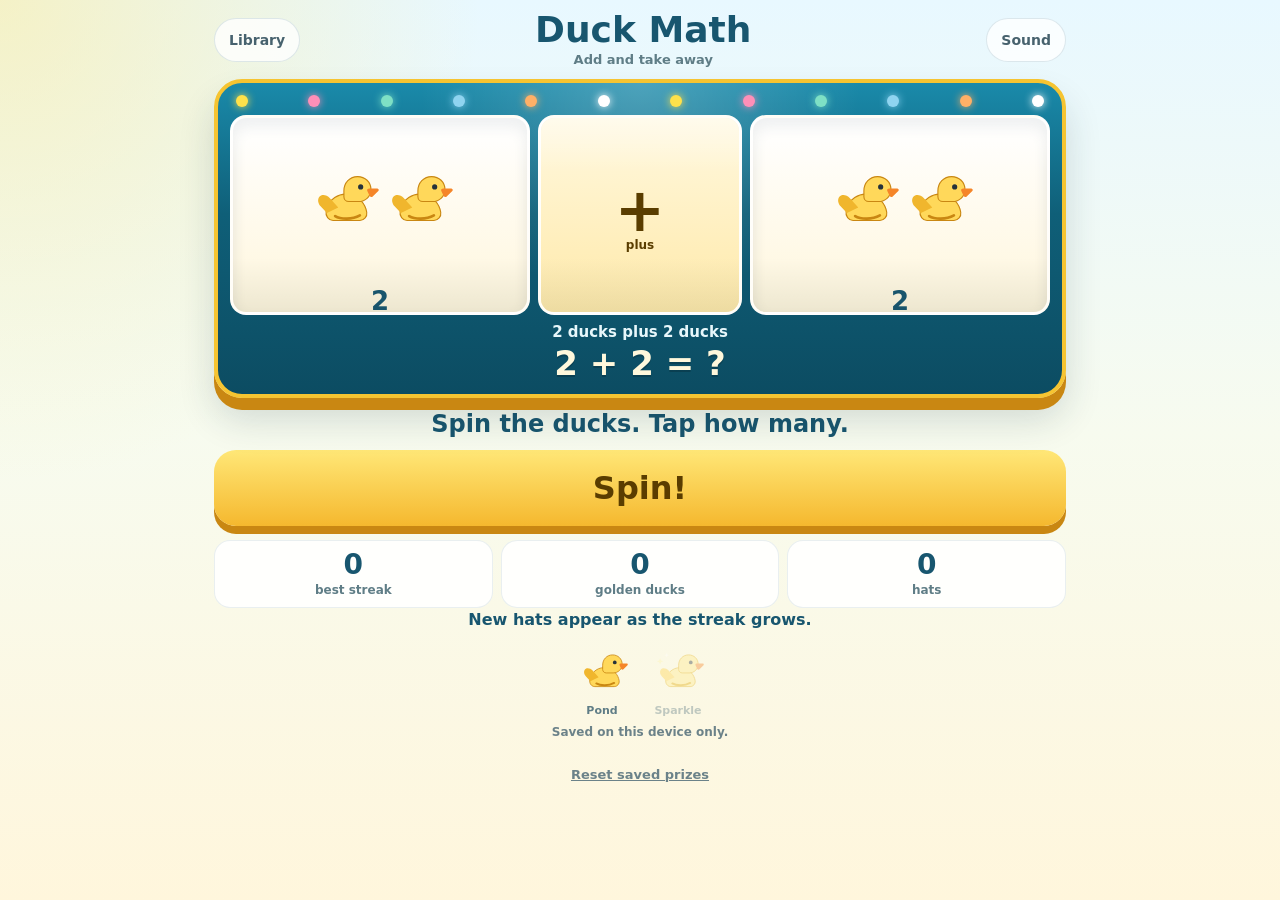
==== games/duck-math/index.html @ e4009350 "Add Vera's Duck Math, a streak-based add and take-away game. Spin duck reels, tap the answer, and gr" ====
<!DOCTYPE html>
<html lang="en">
<head>
<meta charset="UTF-8">
<meta name="viewport" content="width=device-width, initial-scale=1, viewport-fit=cover">
<meta name="robots" content="noindex,nofollow">
<meta name="apple-mobile-web-app-capable" content="yes">
<meta name="apple-mobile-web-app-title" content="Duck Math">
<meta name="theme-color" content="#e8f8ff">
<title>Vera's Duck Math</title>
<style>
*{box-sizing:border-box}
[hidden]{display:none !important}
html,body{min-height:100%}
body{
  margin:0;
  font-family:ui-rounded,"Arial Rounded MT Bold","Trebuchet MS",system-ui,sans-serif;
  color:#27323a;
  background:
    radial-gradient(circle at top left,rgba(255,236,153,.55),transparent 30rem),
    linear-gradient(180deg,#e8f8ff 0%,#f7fbef 48%,#fff6dc 100%);
  overflow-x:hidden;
  padding-top:env(safe-area-inset-top);
  -webkit-tap-highlight-color:transparent;
  user-select:none;
}
button,a{font:inherit;color:inherit}
button{border:0;cursor:pointer;touch-action:manipulation}
button:focus-visible,a:focus-visible{outline:3px solid #18566f;outline-offset:3px}
.app{width:min(880px,100%);margin:0 auto;padding:12px 14px calc(22px + env(safe-area-inset-bottom))}
.topbar{display:flex;align-items:center;justify-content:space-between;gap:8px;margin-bottom:12px}
.home-link{
  color:#47626e;text-decoration:none;font-size:14px;font-weight:800;
  min-height:44px;padding:9px 14px;border-radius:999px;
  background:rgba(255,255,255,.78);border:1px solid rgba(79,126,148,.18);
  display:inline-flex;align-items:center;justify-content:center;
}
.title-block{text-align:center;flex:1;min-width:0}
h1{margin:0;font-size:clamp(22px,5vw,36px);color:#18566f;line-height:1}
.subtitle{margin:4px 0 0;color:#5f7d86;font-size:13px;font-weight:800}
.lede{text-align:center;font-weight:900;color:#18566f;font-size:clamp(18px,4vw,24px);margin:12px 0 0}
.fine{text-align:center;color:#6b8289;font-size:12px;font-weight:800;margin:8px 0 0}
.cabinet{
  position:relative;
  background:
    radial-gradient(circle at 50% 0%,rgba(255,255,255,.22),transparent 42%),
    linear-gradient(180deg,#1a8aaa 0%,#0f5f78 42%,#0c4c62 100%);
  border-radius:28px;
  padding:12px 12px 14px;
  border:4px solid #f6c431;
  box-shadow:0 12px 0 #c98712,0 22px 36px rgba(24,52,63,.16);
}
.cabinet.is-win{box-shadow:0 12px 0 #c98712,0 0 0 4px #ffe14a,0 22px 36px rgba(245,184,46,.35)}
.cabinet.is-jackpot{box-shadow:0 12px 0 #a87410,0 0 0 5px #ffe14a,0 0 40px rgba(255,225,74,.85)}
.cabinet.is-miss{box-shadow:0 12px 0 #9aa6d0,0 0 0 4px #d5def8,0 22px 36px rgba(80,100,160,.2)}
.cabinet.is-miss::after{
  content:"";position:absolute;inset:0;border-radius:24px;pointer-events:none;
  background:radial-gradient(circle at 50% 40%,rgba(228,236,255,.45),transparent 68%);
  animation:veil 1.1s ease forwards;
}
@keyframes veil{0%{opacity:0}30%{opacity:1}100%{opacity:0}}
.bulbs{display:flex;justify-content:space-between;gap:4px;padding:0 6px 8px}
.bulb{
  width:12px;height:12px;border-radius:50%;flex:0 0 auto;
  background:var(--c,#ffe14a);
  box-shadow:0 0 8px var(--c,#ffe14a);
  animation:blink 1.15s infinite;
  animation-delay:calc(var(--i) * .08s);
}
.cabinet.is-spin .bulb{animation-duration:.28s}
.cabinet.is-jackpot .bulb{animation-duration:.16s}
@keyframes blink{0%,100%{filter:brightness(1);transform:scale(1)}50%{filter:brightness(.5);transform:scale(.82)}}
.reels{display:grid;grid-template-columns:1fr .68fr 1fr;gap:8px}
.window{
  position:relative;overflow:hidden;height:var(--face,164px);
  background:linear-gradient(180deg,#fff,#fff6dc);
  border-radius:16px;border:3px solid rgba(255,255,255,.75);
  box-shadow:inset 0 8px 14px rgba(24,52,63,.12);
}
.window::after{
  content:"";position:absolute;inset:0;pointer-events:none;
  background:linear-gradient(180deg,rgba(255,255,255,.42),transparent 28%,transparent 72%,rgba(24,52,63,.08));
}
.strip{will-change:transform}
.face{
  height:var(--face,164px);
  display:flex;flex-direction:column;align-items:center;justify-content:flex-end;
  gap:2px;padding:2px 2px 4px;text-align:center;
}
.stack{flex:1 1 auto;display:flex;flex-direction:column;align-items:center;justify-content:center;min-height:0;width:100%;overflow:hidden}
.opface{justify-content:center}
.opface.plus{background:linear-gradient(180deg,#fff8df,#ffe9a8);color:#5a3d00}
.opface.take{background:linear-gradient(180deg,#f3f6ff,#d5def8);color:#3d4a7a}
.opglyph{font-size:clamp(36px,8vw,60px);font-weight:900;line-height:.9}
.opword{font-size:12px;font-weight:900;line-height:1.05;padding:0 3px}
.flock{display:flex;flex-wrap:wrap;justify-content:center;align-content:center;gap:2px;max-width:100%}
.flock.lg .duckimg{width:48px;height:48px}
.flock.md .duckimg{width:34px;height:34px}
.flock.sm{width:108px}
.flock.sm .duckimg{width:20px;height:20px}
.flock.misty{
  background:radial-gradient(circle,rgba(185,198,239,.75),rgba(228,236,255,.25) 72%);
  border-radius:14px;padding:3px;filter:blur(.6px);
}
.numeral{font-size:26px;font-weight:900;color:#18566f;line-height:1}
.none{font-size:28px;font-weight:900;color:#8aa0b4}
.caption{margin:8px 0 0;text-align:center;color:#e7f7fb;font-weight:800;font-size:15px;line-height:1.25}
.sumline{
  margin:4px 0 0;text-align:center;font-weight:900;line-height:1;
  font-size:clamp(22px,5vw,34px);color:#fff8dc;text-shadow:0 2px 0 rgba(0,0,0,.18);
}
.sumline.counting{font-size:clamp(30px,7vw,48px)}
.countpond{
  display:flex;flex-wrap:wrap;justify-content:center;align-content:center;gap:4px;
  background:linear-gradient(180deg,#fff,#fff6dc);border-radius:16px;
  min-height:var(--face,164px);padding:10px 8px 12px;
}
.cd{position:relative;width:46px;height:46px;display:inline-flex}
.cd .duckimg{width:46px;height:46px}
.cd em{
  position:absolute;left:50%;bottom:-2px;transform:translateX(-50%);
  font-style:normal;font-weight:900;font-size:12px;line-height:1.3;
  background:#fff;color:#18566f;border-radius:99px;min-width:16px;text-align:center;
  box-shadow:0 2px 0 rgba(24,52,63,.12);padding:0 3px;
}
.cd.got{animation:pop .28s ease}
.cd.leaving{animation:blurOut 1s ease forwards}
.zero{font-size:64px;font-weight:900;color:#18566f;width:100%;text-align:center}
@keyframes blurOut{0%{filter:blur(0);opacity:1;transform:scale(1)}100%{filter:blur(14px);opacity:0;transform:scale(1.25)}}
@keyframes streakPop{0%{transform:scale(.55)}70%{transform:scale(1.15)}100%{transform:scale(1)}}
@keyframes pop{0%{transform:scale(.96)}60%{transform:scale(1.08)}100%{transform:scale(1)}}
@keyframes reelSpin{
  0%{transform:translateY(0)}
  78%{transform:translateY(calc(var(--to) - 8px))}
  100%{transform:translateY(var(--to))}
}
.hud{display:flex;align-items:center;justify-content:space-between;gap:10px;margin-bottom:6px}
.streak{
  display:flex;align-items:center;gap:8px;
  background:rgba(255,255,255,.88);border:1px solid rgba(79,126,148,.16);
  border-radius:18px;padding:4px 12px 4px 4px;min-height:58px;
}
.streak .duckimg{width:48px;height:48px;display:block}
.streak-num{font-size:32px;font-weight:900;color:#18566f;line-height:1}
.streak-num.pop{animation:streakPop .4s ease}
.streak-num.rest{animation:softRest .8s ease}
@keyframes softRest{0%{filter:none;opacity:1}40%{filter:blur(6px);opacity:.4}100%{filter:none;opacity:1}}
.streak-label{font-size:12px;font-weight:800;color:#5f7d86}
.mult{
  display:inline-block;margin-left:4px;background:#18566f;color:#fff;
  border-radius:999px;padding:2px 7px;font-size:13px;vertical-align:middle;
}
.bank{
  background:linear-gradient(180deg,#ffe777,#f5b82e);color:#5a3d00;
  border-radius:18px;min-height:58px;padding:6px 12px;font-weight:900;
  display:flex;align-items:center;gap:6px;
  box-shadow:0 6px 0 rgba(201,135,18,.35);position:relative;
}
.bank .duckimg{width:34px;height:34px}
.bank b{font-size:26px;line-height:1}
.floater{
  position:absolute;left:50%;top:-6px;transform:translateX(-50%);
  color:#8a5a00;font-weight:900;font-size:20px;pointer-events:none;
  animation:floatUp 1.1s ease forwards;
}
@keyframes floatUp{to{transform:translate(-50%,-28px);opacity:0}}
.goal{min-height:26px;margin:2px 0 8px;text-align:center;font-weight:900;color:#18566f;font-size:16px;line-height:1.25}
.goal.yes,.goal.jack,.goal.soft{background:rgba(255,253,246,.94);border-radius:16px;padding:6px 10px}
.goal.yes{color:#8a5a00}
.goal.jack{color:#8a5a00;font-size:clamp(20px,4.5vw,28px)}
.goal.soft{color:#3d4a7a}
.answers{display:grid;grid-template-columns:1fr 1fr;gap:12px;margin-top:12px}
.choice{
  width:100%;min-height:92px;border-radius:22px;font-size:clamp(40px,10vw,64px);font-weight:900;line-height:1;
  box-shadow:0 8px 0 rgba(24,52,63,.14);
}
.choice:active:not(:disabled){transform:translateY(2px)}
.choice.popin{animation:arrive .22s ease both}
@keyframes arrive{from{opacity:.35}to{opacity:1}}
.choice.c0{background:linear-gradient(180deg,#ffe777,#f5b82e);color:#5a3d00}
.choice.c1{background:linear-gradient(180deg,#2f9bb8,#1b7893);color:#fff}
.choice.c2{background:linear-gradient(180deg,#f0917a,#d66c55);color:#fff}
.choice.c3{background:linear-gradient(180deg,#5cb883,#3e9a62);color:#fff}
.choice:disabled{opacity:.45}
.choice.is-yes{
  opacity:1;animation:yesPulse .8s ease infinite;
  box-shadow:0 0 0 4px #fff,0 0 0 8px #ffe14a;
}
.choice.is-mist{
  opacity:.9;filter:blur(1.1px);
  background:linear-gradient(180deg,#e4ecff,#b9c6ef);color:#3d4a7a;
  box-shadow:none;
}
.choice.is-dim{opacity:.32}
@keyframes yesPulse{50%{transform:scale(1.04)}}
.hint{text-align:center;color:#5f7d86;font-weight:800;margin:8px 0 0;font-size:14px}
.go{
  width:100%;min-height:76px;border-radius:22px;margin-top:12px;
  background:linear-gradient(180deg,#ffe777,#f5b82e);color:#5a3d00;
  font-size:32px;font-weight:900;box-shadow:0 8px 0 #c98712;
}
.go:active{transform:translateY(2px);box-shadow:0 5px 0 #c98712}
#again{position:sticky;bottom:8px;z-index:5}
.stats{display:grid;grid-template-columns:repeat(3,1fr);gap:8px;margin-top:14px}
.stats div{background:rgba(255,255,255,.88);border-radius:16px;padding:10px 4px;text-align:center;border:1px solid rgba(79,126,148,.12)}
.stats b{display:block;font-size:28px;color:#18566f;line-height:1}
.stats span{display:block;margin-top:4px;font-size:12px;font-weight:800;color:#5f7d86}
.shelf{display:flex;flex-wrap:wrap;gap:8px;justify-content:center;margin-top:12px}
.shelf figure{margin:0;width:68px;text-align:center}
.shelf .duckimg{width:52px;height:52px}
.shelf figcaption{font-size:11px;font-weight:800;color:#5f7d86}
.shelf .ghost{opacity:.38}
.quiet{
  display:block;margin:14px auto 0;background:transparent;color:#6b8289;
  font-weight:800;font-size:13px;text-decoration:underline;min-height:44px;padding:8px 12px;
}
.sheet{
  position:fixed;left:0;right:0;top:0;bottom:0;z-index:30;
  background:rgba(24,52,63,.38);
  display:flex;align-items:flex-end;justify-content:center;
}
.sheet-card{
  width:min(560px,100%);
  background:#fffdf6;border-radius:24px 24px 0 0;
  padding:18px 16px calc(18px + env(safe-area-inset-bottom));
  box-shadow:0 -12px 40px rgba(24,52,63,.2);
}
.sheet-card h2{margin:0;color:#18566f;font-size:28px}
.sheet-card p{color:#47626e;font-weight:800;line-height:1.35}
.live{position:absolute;width:1px;height:1px;overflow:hidden;clip:rect(0 0 0 0)}
.topbar,.hud,.goal{position:relative;z-index:6}
#fx{position:fixed;left:0;right:0;top:0;bottom:0;pointer-events:none;z-index:4;overflow:hidden}
.faller{position:fixed;top:-48px;z-index:4;pointer-events:none;animation:fall linear forwards}
.faller .duckimg{width:34px;height:34px}
.coin{
  width:16px;height:16px;border-radius:50%;
  background:radial-gradient(circle at 35% 35%,#fff6c2,#f5b82e 60%,#c98712);
  box-shadow:0 2px 0 #a87410;
}
@keyframes fall{to{transform:translateY(108vh) rotate(340deg)}}
@media (min-width:720px){
  .answers{grid-template-columns:repeat(4,1fr)}
  .choice{min-height:110px}
  .flock.lg .duckimg{width:72px;height:72px}
  .flock.md .duckimg{width:52px;height:52px}
  .flock.sm{width:180px}
  .flock.sm .duckimg{width:32px;height:32px}
  .cd,.cd .duckimg{width:54px;height:54px}
}
@media (max-height:700px){
  .choice{min-height:76px;font-size:40px}
  .go{min-height:64px;font-size:28px}
}
@media (prefers-reduced-motion:reduce){
  .bulb,.choice.popin,.streak-num.pop,.streak-num.rest,.floater,.cd.got{animation:none !important}
  .cabinet.is-miss::after{animation:none;opacity:0}
}
</style>
</head>
<body>
<div class="app" id="app" data-phase="start">
  <div class="topbar">
    <a class="home-link" href="../../#games">Library</a>
    <div class="title-block">
      <h1>Duck Math</h1>
      <p class="subtitle">Add and take away</p>
    </div>
    <button class="home-link mute" id="mute" type="button" aria-pressed="true">Sound</button>
  </div>

  <section id="start">
    <div class="cabinet" id="startCab">
      <div class="bulbs" id="startBulbs"></div>
      <div class="reels">
        <div class="window" id="startA"></div>
        <div class="window" id="startOp"></div>
        <div class="window" id="startB"></div>
      </div>
      <p class="caption">2 ducks plus 2 ducks</p>
      <p class="sumline">2 + 2 = ?</p>
    </div>
    <p class="lede" id="lede">Spin the ducks. Tap how many.</p>
    <button class="go" id="play" type="button">Spin!</button>
    <div class="stats" aria-label="Saved prizes">
      <div><b id="best">0</b><span>best streak</span></div>
      <div><b id="startBank">0</b><span>golden ducks</span></div>
      <div><b id="hatCount">0</b><span>hats</span></div>
    </div>
    <p class="goal" id="startGoal"></p>
    <div class="shelf" id="startShelf" aria-label="Duck hats"></div>
    <p class="fine">Saved on this device only.</p>
    <button class="quiet" id="reset" type="button">Reset saved prizes</button>
  </section>

  <section id="stage" hidden>
    <div class="hud">
      <div class="streak" aria-live="polite">
        <span id="streakDuck"></span>
        <div>
          <div class="streak-num" id="streakNum">0<span class="mult" id="mult" hidden>×2</span></div>
          <div class="streak-label" id="streakLabel">in a row</div>
        </div>
      </div>
      <button class="bank" id="bankBtn" type="button" aria-label="Golden ducks and hats">
        <span id="bankDuck"></span>
        <b id="bankNum">0</b>
      </button>
    </div>
    <p class="goal" id="goal"></p>
    <div class="cabinet" id="cabinet">
      <div class="bulbs" id="playBulbs"></div>
      <div class="reels" id="reels">
        <div class="window"><div class="strip" id="stripA"></div></div>
        <div class="window"><div class="strip" id="stripOp"></div></div>
        <div class="window"><div class="strip" id="stripB"></div></div>
      </div>
      <div class="countpond" id="countpond" hidden></div>
      <p class="caption" id="caption"></p>
      <p class="sumline" id="sumline"></p>
    </div>
    <div class="answers" id="answers" role="group" aria-label="Answers"></div>
    <p class="hint" id="hint" hidden>Count the ducks, then tap a number.</p>
    <button class="go" id="again" type="button" hidden>Spin again</button>
  </section>
</div>

<div class="sheet" id="sheet" hidden>
  <div class="sheet-card" role="dialog" aria-labelledby="sheetTitle">
    <h2 id="sheetTitle">Your ducks</h2>
    <p id="sheetText"></p>
    <div class="shelf" id="sheetShelf"></div>
    <button class="go" id="sheetClose" type="button">Keep spinning</button>
  </div>
</div>
<div class="live" id="live" aria-live="polite"></div>
<div id="fx"></div>

<script>
(function () {
  var KEY = "vera-duck-math-v1";
  var SOUND_KEY = "veraGoldenDuckTracker.sound";
  var JACKPOT = { 5: 8, 10: 12, 20: 25, 30: 40, 40: 55, 50: 80 };
  var TIERS = [
    { id: "pond", name: "Pond", at: 0, mult: 1, body: "#ffd85a", wing: "#f0b62d", stroke: "#c98712" },
    { id: "sparkle", name: "Sparkle", at: 3, mult: 2, body: "#ffe98a", wing: "#ffd24a", stroke: "#e0a800", hat: "sparkle" },
    { id: "sailor", name: "Sailor", at: 5, mult: 2, body: "#9adcf5", wing: "#6ec4ea", stroke: "#1b7893", hat: "sailor" },
    { id: "flower", name: "Flower", at: 8, mult: 3, body: "#ffc2dd", wing: "#f7a4c8", stroke: "#d66c99", hat: "flower" },
    { id: "crown", name: "Crown", at: 12, mult: 3, body: "#ffe08a", wing: "#f5c044", stroke: "#c98712", hat: "crown" },
    { id: "rainbow", name: "Rainbow", at: 16, mult: 4, body: "#fff", wing: "#ffb7d5", stroke: "#7c5cdb", hat: "sparkle", rainbow: true },
    { id: "golden", name: "Golden", at: 20, mult: 5, body: "#ffe14a", wing: "#ffbf1f", stroke: "#c98712", hat: "crown", shine: true },
    { id: "party", name: "Party", at: 30, mult: 6, body: "#d7c6ff", wing: "#c4b0ff", stroke: "#7c5cdb", hat: "party" },
    { id: "star", name: "Star", at: 40, mult: 7, body: "#9cf0d8", wing: "#6ad7c4", stroke: "#1b7893", hat: "star" },
    { id: "legend", name: "Legend", at: 50, mult: 8, body: "#fff6c2", wing: "#ffe14a", stroke: "#e0a800", hat: "legend", shine: true }
  ];
  var BULB_COLORS = ["#ffe14a", "#ff8fb8", "#7ee0c5", "#8fd4f0", "#ffb067", "#fff"];
  var reduceMotion = window.matchMedia && window.matchMedia("(prefers-reduced-motion: reduce)").matches;
  var svgN = 1;
  var audioCtx = null;
  var soundOn = true;
  var state = null;
  var phase = "start";
  var problem = null;
  var choices = [];
  var lastKey = "";
  var timers = [];
  var pendingSpin = false;
  var countRun = 0;

  function $(id) { return document.getElementById(id); }

  function rand(min, max) { return min + Math.floor(Math.random() * (max - min + 1)); }

  function shuffle(arr) {
    for (var i = arr.length - 1; i > 0; i--) {
      var j = Math.floor(Math.random() * (i + 1));
      var t = arr[i];
      arr[i] = arr[j];
      arr[j] = t;
    }
    return arr;
  }

  function plural(n, word) { return n + " " + word + (n === 1 ? "" : "s"); }

  function clampInt(n, min, max) {
    n = parseInt(n, 10);
    if (isNaN(n)) return min;
    if (n < min) return min;
    if (n > max) return max;
    return n;
  }

  function fresh() {
    return { best: 0, streak: 0, bank: 0, hats: [], solved: 0, triedSub: false, tried10: false, tried20: false };
  }

  function tierAt(streak) {
    var t = TIERS[0];
    for (var i = 0; i < TIERS.length; i++) {
      if (TIERS[i].at <= streak) t = TIERS[i];
      else break;
    }
    return t;
  }

  function dropStreak(streak) {
    if (streak <= 0) return 0;
    var prev = 0;
    for (var i = 0; i < TIERS.length; i++) {
      if (TIERS[i].at < streak) prev = TIERS[i].at;
      else break;
    }
    return prev;
  }

  function nextGoal(streak) {
    var nextT = null;
    var i;
    for (i = 0; i < TIERS.length; i++) {
      if (TIERS[i].at > streak) { nextT = TIERS[i]; break; }
    }
    var jacks = [5, 10, 20, 30, 40, 50];
    var nextJ = null;
    for (i = 0; i < jacks.length; i++) {
      if (jacks[i] > streak) { nextJ = jacks[i]; break; }
    }
    if (!nextT && !nextJ) return "Legend streak. Keep spinning!";
    var tDist = nextT ? nextT.at - streak : 99;
    var jDist = nextJ ? nextJ - streak : 99;
    if (jDist <= tDist) {
      var left = nextJ - streak;
      return left + " more for a golden jackpot";
    }
    return tDist + " more for " + nextT.name + " ducks";
  }

  function bandFor(streak) {
    if (streak < 5) return { max: 5, sub: 0 };
    if (streak < 10) return { max: 5, sub: 0.3 };
    if (streak < 20) return { max: 10, sub: 0.4 };
    return { max: 20, sub: 0.5 };
  }

  function pick(list) {
    return list[rand(0, list.length - 1)];
  }

  function fromPair(op, pair) {
    return { op: op, a: pair[0], b: pair[1], answer: op === "+" ? pair[0] + pair[1] : pair[0] - pair[1] };
  }

  function makeAdd(max) {
    var a = rand(1, max - 1);
    var b = rand(1, max - a);
    return { op: "+", a: a, b: b, answer: a + b };
  }

  function makeSub(max) {
    var a = rand(2, max);
    var b = rand(1, a);
    return { op: "-", a: a, b: b, answer: a - b };
  }

  function buildProblem(streak, solved, flags, prevKey) {
    var base = {
      triedSub: !!(flags && flags.triedSub),
      tried10: !!(flags && flags.tried10),
      tried20: !!(flags && flags.tried20)
    };
    var problemOut = null;
    var flagsOut = base;
    var guard;
    for (guard = 0; guard < 16; guard++) {
      var trialFlags = { triedSub: base.triedSub, tried10: base.tried10, tried20: base.tried20 };
      var trial = rollProblem(streak, solved, trialFlags);
      var key = trial.a + trial.op + trial.b;
      if (key !== prevKey || guard === 15) {
        problemOut = trial;
        flagsOut = trialFlags;
        break;
      }
    }
    return { problem: problemOut, flags: flagsOut, key: problemOut.a + problemOut.op + problemOut.b };
  }

  function rollProblem(streak, solved, flagsOut) {
    if (streak === 0 && !solved) {
      return fromPair("+", pick([[1, 1], [1, 2], [2, 1], [2, 2], [1, 3], [3, 1], [2, 3], [3, 2]]));
    }
    var band = bandFor(streak);
    var wantSub = band.sub > 0 && Math.random() < band.sub;
    if (band.max >= 20 && !flagsOut.tried20) {
      flagsOut.tried20 = true;
      if (wantSub) return fromPair("-", pick([[8, 2], [9, 1], [10, 3], [7, 2], [12, 2]]));
      return fromPair("+", pick([[6, 5], [7, 5], [8, 4], [9, 3], [6, 6], [8, 5], [7, 6]]));
    }
    if (band.max >= 10 && band.max < 20 && !flagsOut.tried10) {
      flagsOut.tried10 = true;
      if (wantSub) return fromPair("-", pick([[5, 1], [6, 2], [7, 1], [4, 2], [8, 3]]));
      return fromPair("+", pick([[4, 3], [5, 2], [6, 2], [4, 4], [3, 5], [7, 2], [8, 1], [5, 4], [6, 3]]));
    }
    if (wantSub && !flagsOut.triedSub) {
      flagsOut.triedSub = true;
      return fromPair("-", pick([[2, 1], [3, 1], [3, 2], [4, 1], [5, 1], [4, 2]]));
    }
    if (wantSub) {
      flagsOut.triedSub = true;
      return makeSub(band.max);
    }
    return makeAdd(band.max);
  }

  function makeChoices(answer) {
    var hi = Math.min(20, Math.max(answer + 3, 5));
    var pool = [];
    var n;
    for (n = 0; n <= hi; n++) if (n !== answer) pool.push(n);
    shuffle(pool);
    pool.sort(function (a, b) { return Math.abs(a - answer) - Math.abs(b - answer); });
    var picks = pool.slice(0, 3);
    picks.push(answer);
    return shuffle(picks);
  }

  function rewardFor(prev, next, owned) {
    var t = tierAt(next);
    var p = tierAt(prev);
    var hat = null;
    if (t.id !== p.id && t.id !== "pond" && owned.indexOf(t.id) < 0) hat = t.id;
    var jack = JACKPOT[next] || 0;
    return { total: t.mult + jack, mult: t.mult, jack: jack, hat: hat, tier: t };
  }

  function load() {
    try {
      var raw = JSON.parse(localStorage.getItem(KEY));
      if (raw && typeof raw === "object") return sanitize(raw);
    } catch (e) {}
    return fresh();
  }

  function sanitize(s) {
    var f = fresh();
    f.best = clampInt(s.best, 0, 9999);
    f.streak = clampInt(s.streak, 0, 9999);
    f.bank = clampInt(s.bank, 0, 999999);
    f.solved = clampInt(s.solved, 0, 999999);
    f.triedSub = !!s.triedSub;
    f.tried10 = !!s.tried10;
    f.tried20 = !!s.tried20;
    var known = {};
    var i;
    for (i = 0; i < TIERS.length; i++) known[TIERS[i].id] = true;
    if (Object.prototype.toString.call(s.hats) === "[object Array]") {
      for (i = 0; i < s.hats.length; i++) {
        var id = s.hats[i];
        if (known[id] && id !== "pond" && f.hats.indexOf(id) < 0) f.hats.push(id);
      }
    }
    if (f.best < f.streak) f.best = f.streak;
    return f;
  }

  function save() {
    try { localStorage.setItem(KEY, JSON.stringify(state)); } catch (e) {}
  }

  function initAudio() {
    if (!soundOn) return;
    var AC = window.AudioContext || window.webkitAudioContext;
    if (!AC) return;
    try {
      if (!audioCtx || audioCtx.state === "closed") audioCtx = new AC();
      if (audioCtx.state === "suspended") audioCtx.resume();
    } catch (e) {}
  }

  function whenReady(fn) {
    if (!soundOn) return;
    initAudio();
    if (!audioCtx) return;
    if (audioCtx.state === "running") fn();
    else audioCtx.resume().then(fn, fn);
  }

  function tone(freq, start, duration, type, volume) {
    if (!soundOn || !audioCtx) return;
    var osc = audioCtx.createOscillator();
    var gain = audioCtx.createGain();
    var t = audioCtx.currentTime + start;
    osc.type = type || "sine";
    osc.frequency.setValueAtTime(freq, t);
    gain.gain.setValueAtTime(0.0001, t);
    gain.gain.exponentialRampToValueAtTime(volume || 0.1, t + 0.02);
    gain.gain.exponentialRampToValueAtTime(0.0001, t + duration);
    osc.connect(gain);
    gain.connect(audioCtx.destination);
    osc.start(t);
    osc.stop(t + duration + 0.03);
  }

  function playTap() { whenReady(function () { tone(440, 0, 0.1, "sine", 0.07); }); }

  function playTick() { whenReady(function () { tone(720 + Math.random() * 80, 0, 0.045, "square", 0.03); }); }

  function playDing() { whenReady(function () { tone(880, 0, 0.12, "sine", 0.08); tone(1320, 0.06, 0.14, "triangle", 0.05); }); }

  function playCorrect() {
    whenReady(function () {
      [523, 659, 784, 1047].forEach(function (freq, i) { tone(freq, i * 0.08, 0.28, "sine", 0.12); });
    });
  }

  function playHat() {
    whenReady(function () {
      [523, 659, 784, 1047, 1318].forEach(function (freq, i) { tone(freq, i * 0.07, 0.3, "triangle", 0.1); });
      tone(1568, 0.45, 0.4, "sine", 0.06);
    });
  }

  function playJackpot() {
    whenReady(function () {
      var now = audioCtx.currentTime + 0.02;
      var lp = audioCtx.createBiquadFilter();
      var master = audioCtx.createGain();
      lp.type = "lowpass";
      lp.frequency.setValueAtTime(2400, now);
      master.gain.value = 0.9;
      lp.connect(master);
      master.connect(audioCtx.destination);
      function brass(f, t, d, v) {
        var o1 = audioCtx.createOscillator();
        var o2 = audioCtx.createOscillator();
        var g = audioCtx.createGain();
        o1.type = "sawtooth";
        o2.type = "square";
        o1.frequency.setValueAtTime(f, now + t);
        o2.frequency.setValueAtTime(f * 1.004, now + t);
        o1.connect(g); o2.connect(g); g.connect(lp);
        g.gain.setValueAtTime(0.0001, now + t);
        g.gain.exponentialRampToValueAtTime(v, now + t + 0.03);
        g.gain.exponentialRampToValueAtTime(0.0001, now + t + d);
        o1.start(now + t); o2.start(now + t);
        o1.stop(now + t + d + 0.05); o2.stop(now + t + d + 0.05);
      }
      [[523, 0, 0.14], [659, 0.16, 0.14], [784, 0.32, 0.16], [1047, 0.5, 0.2]].forEach(function (n) {
        brass(n[0], n[1], n[2], 0.07);
      });
      [523, 659, 784, 1047].forEach(function (f) { brass(f, 0.78, 1.2, 0.05); });
      for (var i = 0; i < 10; i++) tone([1568, 2093, 2637][i % 3], 0.8 + i * 0.08, 0.22, "sine", 0.05);
    });
  }

  function playPoof() {
    whenReady(function () {
      var t = audioCtx.currentTime + 0.02;
      var len = Math.floor(audioCtx.sampleRate * 0.85);
      var buf = audioCtx.createBuffer(1, len, audioCtx.sampleRate);
      var data = buf.getChannelData(0);
      for (var i = 0; i < len; i++) data[i] = Math.random() * 2 - 1;
      var src = audioCtx.createBufferSource();
      var bp = audioCtx.createBiquadFilter();
      var g = audioCtx.createGain();
      src.buffer = buf;
      bp.type = "bandpass";
      bp.Q.value = 0.9;
      bp.frequency.setValueAtTime(1600, t);
      bp.frequency.exponentialRampToValueAtTime(280, t + 0.75);
      g.gain.setValueAtTime(0.0001, t);
      g.gain.exponentialRampToValueAtTime(0.16, t + 0.1);
      g.gain.exponentialRampToValueAtTime(0.0001, t + 0.8);
      src.connect(bp); bp.connect(g); g.connect(audioCtx.destination);
      src.start(t); src.stop(t + 0.85);
      var o = audioCtx.createOscillator();
      var og = audioCtx.createGain();
      o.type = "sine";
      o.frequency.setValueAtTime(392, t);
      o.frequency.exponentialRampToValueAtTime(262, t + 0.55);
      og.gain.setValueAtTime(0.0001, t);
      og.gain.exponentialRampToValueAtTime(0.05, t + 0.08);
      og.gain.exponentialRampToValueAtTime(0.0001, t + 0.65);
      o.connect(og); og.connect(audioCtx.destination);
      o.start(t); o.stop(t + 0.7);
    });
  }

  function playCountBlip(i) {
    var scale = [523, 587, 659, 784, 880, 1047];
    whenReady(function () { tone(scale[i % scale.length], 0, 0.12, "sine", 0.05); });
  }

  function hatSVG(kind) {
    if (kind === "sparkle") {
      return '<path d="M10 12.5l1.1 2.8 2.8 1.1-2.8 1.1L10 20.3l-1.1-2.8-2.8-1.1 2.8-1.1z" fill="#fff6b0"/>' +
        '<path d="M18 6l.8 2 2 .8-2 .8-.8 2-.8-2-2-.8 2-.8z" fill="#fff"/>';
    }
    if (kind === "sailor") {
      return '<path d="M36 13.2c1.2-6 16-6 18.2 0H50c-.2-2.4-2.6-3.6-4.2-3.6s-4 1.2-4.2 3.6z" fill="#1b7893"/>' +
        '<rect x="34.5" y="12.4" width="22" height="3.2" rx="1.2" fill="#fff"/>';
    }
    if (kind === "flower") {
      return '<g fill="#ff8fb8"><circle cx="43" cy="8" r="3.1"/><circle cx="50.5" cy="8" r="3.1"/><circle cx="46.7" cy="4.6" r="3.1"/><circle cx="46.7" cy="11.2" r="3.1"/></g>' +
        '<circle cx="46.7" cy="8" r="2" fill="#ffe14a"/>';
    }
    if (kind === "crown") {
      return '<path d="M36 14.5l3.2-8 3.6 5.2 3.4-6.4 3.4 6.4 3.6-5.2 3.2 8z" fill="#ffe14a" stroke="#c98712" stroke-width="1" stroke-linejoin="round"/>';
    }
    if (kind === "party") {
      return '<path d="M45 14.5l4.2-12 4.3 12z" fill="#ff7ab8" stroke="#c94b86" stroke-width="1" stroke-linejoin="round"/>' +
        '<circle cx="49.2" cy="2.2" r="1.7" fill="#ffe14a"/>';
    }
    if (kind === "star") {
      return '<path d="M47 1.8l1.5 4.2 4.4.2-3.4 2.8 1.2 4.2L47 10.6l-3.7 2.6 1.2-4.2-3.4-2.8 4.4-.2z" fill="#ffe14a" stroke="#c98712" stroke-width=".8"/>';
    }
    if (kind === "legend") {
      return '<path d="M34 15l3.4-8.4 4 5.4 3.6-7 3.6 7 4-5.4 3.4 8.4z" fill="#ffe14a" stroke="#c98712" stroke-width="1" stroke-linejoin="round"/>' +
        '<path d="M47 0l1 2.6 2.6.4-2 1.7.7 2.5L47 6.1 44.7 7.2l.7-2.5-2-1.7 2.6-.4z" fill="#fff"/>';
    }
    return "";
  }

  function duckSVG(tier) {
    var id = "rb" + (svgN++);
    var body = tier.body;
    var defs = "";
    if (tier.rainbow) {
      defs = '<defs><linearGradient id="' + id + '" x1="0" y1="0" x2="1" y2="1">' +
        '<stop offset="0" stop-color="#ff8b8b"/><stop offset=".35" stop-color="#ffd15c"/>' +
        '<stop offset=".62" stop-color="#7dcea0"/><stop offset="1" stop-color="#7eb6ff"/></linearGradient></defs>';
      body = "url(#" + id + ")";
    }
    var shine = tier.shine ? '<ellipse cx="30" cy="40" rx="7" ry="3.4" fill="#fff" opacity=".5"/>' : "";
    return '<svg class="duckimg" viewBox="0 0 64 64" aria-hidden="true">' + defs +
      '<path d="M17 39c1.8-9.8 11.3-17 22-14.2 7.3 1.9 12.9 7.9 14.1 15.4.6 3.8-2.3 7.3-6.1 7.3H23.2c-4 0-7-3.8-6.2-8.5Z" fill="' + body + '" stroke="' + tier.stroke + '" stroke-width="1"/>' +
      shine +
      '<path d="M12.3 35.2c-2.6-2.7-3.2-6.5-1.3-8.8 2.1-2.5 6.5-1.8 9.4 1.4l7.4 8.1-10.1 5-5.4-5.7Z" fill="' + tier.wing + '"/>' +
      '<path d="M32.8 21.2c0-7.2 5.2-12.7 12.2-12.7 6.7 0 11.8 4.9 11.8 11.4 0 6.1-4.8 10.8-11.1 10.8h-8.5c-2.5 0-4.4-1.9-4.4-4.3v-5.2Z" fill="' + body + '" stroke="' + tier.stroke + '" stroke-width="1"/>' +
      hatSVG(tier.hat) +
      '<path d="M55.4 19.1h7.1c1.1 0 1.7 1.4.9 2.2l-5 4.9c-.8.8-2.2.5-2.7-.5l-2.1-4.4c-.5-1.1.3-2.2 1.8-2.2Z" fill="#f58528"/>' +
      '<circle cx="47.7" cy="17.7" r="2.3" fill="#25323a"/>' +
      '<path d="M25 43.6c5 3.1 15.3 3.2 22-.6" fill="none" stroke="' + tier.stroke + '" stroke-width="2.4" stroke-linecap="round"/>' +
      '</svg>';
  }

  function ducks(n, tier) {
    var html = "";
    for (var i = 0; i < n; i++) html += duckSVG(tier);
    return html;
  }

  function flockHTML(count, tier, mist) {
    if (count <= 0) return '<div class="flock lg"><span class="none">0</span></div>';
    var size = count <= 3 ? "lg" : count <= 5 ? "md" : "sm";
    return '<div class="flock ' + size + (mist ? " misty" : "") + '">' + ducks(count, tier) + "</div>";
  }

  function faceHTML(count, tier, mist) {
    return '<div class="face"><div class="stack">' + flockHTML(count, tier, mist) + '</div><div class="numeral">' + count + "</div></div>";
  }

  function opFace(op) {
    if (op === "-") return '<div class="face opface take"><div class="opglyph">&minus;</div><div class="opword">take away</div></div>';
    return '<div class="face opface plus"><div class="opglyph">+</div><div class="opword">plus</div></div>';
  }

  function captionFor(p) {
    if (p.op === "+") return plural(p.a, "duck") + " plus " + plural(p.b, "duck");
    return plural(p.a, "duck") + " take away " + plural(p.b, "duck");
  }

  function equationFor(p, result) {
    var sym = p.op === "+" ? "+" : "\u2212";
    return p.a + " " + sym + " " + p.b + " = " + (result == null ? "?" : result);
  }

  function bulbHTML() {
    var html = "";
    for (var i = 0; i < 12; i++) {
      html += '<i class="bulb" style="--i:' + i + ";--c:" + BULB_COLORS[i % BULB_COLORS.length] + '"></i>';
    }
    return html;
  }

  function facePx() {
    if (window.innerWidth >= 720) return 200;
    if (window.innerHeight <= 700) return 142;
    return 164;
  }

  function applyFace() {
    var h = facePx();
    document.documentElement.style.setProperty("--face", h + "px");
    return h;
  }

  function later(fn, ms) {
    var id = setTimeout(fn, ms);
    timers.push(id);
    return id;
  }

  function clearTimers() {
    for (var i = 0; i < timers.length; i++) clearTimeout(timers[i]);
    timers = [];
    countRun++;
  }

  function setPhase(next) {
    phase = next;
    $("app").setAttribute("data-phase", next);
  }

  function setGoal(text, kind) {
    $("goal").textContent = text;
    $("goal").className = "goal" + (kind ? " " + kind : "");
  }

  function setStreakNumber(n) {
    var el = $("streakNum");
    var text = el.firstChild;
    if (!text || text.nodeType !== 3) {
      text = document.createTextNode("");
      el.insertBefore(text, el.firstChild);
    }
    text.nodeValue = String(n);
  }

  function shelfHTML() {
    var html = "";
    var next = null;
    var i;
    for (i = 0; i < TIERS.length; i++) {
      var t = TIERS[i];
      if (t.id === "pond" || state.hats.indexOf(t.id) >= 0) {
        html += '<figure>' + duckSVG(t) + "<figcaption>" + t.name + "</figcaption></figure>";
      } else if (!next) next = t;
    }
    if (next) html += '<figure class="ghost">' + duckSVG(next) + "<figcaption>" + next.name + "</figcaption></figure>";
    return html;
  }

  function renderChrome() {
    var tier = tierAt(state.streak);
    setStreakNumber(state.streak);
    $("mult").textContent = "\u00d7" + tier.mult;
    $("mult").hidden = tier.mult <= 1;
    $("streakDuck").innerHTML = duckSVG(tier);
    $("streakLabel").textContent = "in a row \u00b7 best " + state.best;
    $("bankNum").textContent = String(state.bank);
    $("bankDuck").innerHTML = duckSVG(TIERS[0]);
    $("best").textContent = String(state.best);
    $("startBank").textContent = String(state.bank);
    $("hatCount").textContent = String(state.hats.length);
    $("startShelf").innerHTML = shelfHTML();
    $("sheetShelf").innerHTML = shelfHTML();
    $("sheetText").textContent = "Best streak " + state.best + " \u00b7 " + state.bank + " golden ducks. Hats and golden ducks stay when a streak rests.";
    if (state.streak > 0) {
      $("lede").textContent = "A streak of " + state.streak + " is waiting.";
      $("play").textContent = "Keep spinning!";
    } else {
      $("lede").textContent = "Spin the ducks. Tap how many.";
      $("play").textContent = "Spin!";
    }
    $("startGoal").textContent = state.streak > 0 ? nextGoal(state.streak) : "New hats appear as the streak grows.";
    $("hint").hidden = state.solved > 0 || phase === "count" || phase === "celebrate" || phase === "spin";
  }

  function renderSound() {
    var b = $("mute");
    b.textContent = soundOn ? "Sound" : "Muted";
    b.setAttribute("aria-label", soundOn ? "Sound on" : "Sound muted");
    b.setAttribute("aria-pressed", soundOn ? "true" : "false");
  }

  function renderStartFaces() {
    var tier = TIERS[0];
    $("startA").innerHTML = faceHTML(2, tier, false);
    $("startOp").innerHTML = opFace("+");
    $("startB").innerHTML = faceHTML(2, tier, false);
  }

  function setCabinet(kind) {
    $("cabinet").className = "cabinet" + (kind ? " is-" + kind : "");
  }

  function renderChoices(mode, pick) {
    var html = "";
    var list = mode === "lock" ? ["\u00b7", "\u00b7", "\u00b7", "\u00b7"] : choices;
    for (var i = 0; i < list.length; i++) {
      var n = list[i];
      var cls = "choice c" + (i % 4);
      var disabled = mode !== "play";
      if (mode === "play") cls += " popin";
      if (mode === "result") {
        if (n === problem.answer) cls += " is-yes";
        else if (n === pick) cls += " is-mist";
        else cls += " is-dim";
      }
      var label = mode === "lock" ? "Wait" : String(n);
      html += '<button class="' + cls + '" type="button" data-n="' + (mode === "lock" ? "" : n) + '"' +
        (disabled ? " disabled" : "") + ' aria-label="' + label + '">' + (mode === "lock" ? "\u00b7" : n) + "</button>";
    }
    $("answers").innerHTML = html;
  }

  function snapStrips() {
    var h = applyFace();
    ["stripA", "stripOp", "stripB"].forEach(function (id) {
      var strip = $(id);
      var faces = strip.children.length;
      if (!faces) return;
      strip.style.animation = "none";
      strip.style.transform = "translateY(" + (-(faces - 1) * h) + "px)";
    });
  }

  function spinStrip(strip, count, duration) {
    var h = facePx();
    var to = -((count - 1) * h);
    strip.style.animation = "none";
    strip.style.transform = "translateY(0)";
    if (reduceMotion || duration <= 0) {
      strip.style.transform = "translateY(" + to + "px)";
      return;
    }
    strip.style.setProperty("--to", to + "px");
    void strip.offsetWidth;
    strip.style.animation = "reelSpin " + duration + "ms cubic-bezier(.12,.72,.18,1) forwards";
  }

  function spin() {
    clearTimers();
    pendingSpin = false;
    setPhase("spin");
    $("again").hidden = true;
    $("countpond").hidden = true;
    $("countpond").innerHTML = "";
    $("reels").hidden = false;
    $("sumline").className = "sumline";
    setCabinet("spin");
    applyFace();
    var built = window.DuckMath.buildProblem(state.streak, state.solved, {
      triedSub: state.triedSub, tried10: state.tried10, tried20: state.tried20
    }, lastKey);
    state.triedSub = !!built.flags.triedSub;
    state.tried10 = !!built.flags.tried10;
    state.tried20 = !!built.flags.tried20;
    lastKey = built.key;
    problem = built.problem;
    problem.tier = tierAt(state.streak);
    save();
    choices = makeChoices(problem.answer);
    var mist = problem.op === "-";
    var tier = problem.tier;
    var decoys = 7;
    var aHTML = "";
    var bHTML = "";
    var oHTML = "";
    var i;
    for (i = 0; i < decoys; i++) {
      aHTML += faceHTML(rand(1, 5), tier, false);
      bHTML += faceHTML(rand(1, 4), tier, false);
      oHTML += opFace(i % 2 ? "-" : "+");
    }
    aHTML += faceHTML(problem.a, tier, false);
    bHTML += faceHTML(problem.b, tier, mist);
    oHTML += opFace(problem.op);
    $("stripA").innerHTML = aHTML;
    $("stripB").innerHTML = bHTML;
    $("stripOp").innerHTML = oHTML;
    $("caption").textContent = captionFor(problem);
    $("sumline").textContent = equationFor(problem, null);
    setGoal(nextGoal(state.streak), "");
    renderChoices("lock");
    var dA = reduceMotion ? 0 : 720;
    var dOp = reduceMotion ? 0 : 940;
    var dB = reduceMotion ? 0 : 1180;
    spinStrip($("stripA"), decoys + 1, dA);
    spinStrip($("stripOp"), decoys + 1, dOp);
    spinStrip($("stripB"), decoys + 1, dB);
    if (!reduceMotion) {
      var ticks = 0;
      var tickTimer = function () {
        if (phase !== "spin") return;
        playTick();
        ticks++;
        if (ticks * 90 < dB) later(tickTimer, 90);
      };
      tickTimer();
      later(playDing, dA);
      later(playDing, dOp);
    }
    later(landed, dB + (reduceMotion ? 20 : 40));
  }

  function landed() {
    if (phase !== "spin") return;
    setPhase("answer");
    setCabinet("");
    playDing();
    renderChoices("play");
    $("live").textContent = captionFor(problem) + ". Tap the answer.";
    var buttons = $("answers").querySelectorAll("button");
    for (var i = 0; i < buttons.length; i++) buttons[i].style.animationDelay = (i * 0.04) + "s";
  }

  function choose(n) {
    if (phase !== "answer") return;
    if (isNaN(n)) return;
    initAudio();
    if (n === problem.answer) win();
    else miss(n);
  }

  function cheerText(reward) {
    if (reward.jack && reward.hat) return "Golden jackpot! " + reward.tier.name + " ducks";
    if (reward.jack) return "Golden jackpot!";
    if (reward.hat) return "New hat! " + reward.tier.name + " ducks";
    return "Yes! " + plural(problem.answer, "duck");
  }

  function win() {
    var prev = state.streak;
    state.streak = prev + 1;
    if (state.streak > state.best) state.best = state.streak;
    var reward = rewardFor(prev, state.streak, state.hats);
    state.bank += reward.total;
    if (reward.hat) state.hats.push(reward.hat);
    state.solved += 1;
    save();
    setPhase("celebrate");
    renderChoices("result", problem.answer);
    renderChrome();
    pulse($("streakNum"), "pop");
    floatPlus(reward.total);
    var kind = reward.jack ? "jackpot" : "win";
    setCabinet(kind);
    setGoal(cheerText(reward), reward.jack ? "jack" : "yes");
    $("sumline").textContent = equationFor(problem, problem.answer);
    $("live").textContent = cheerText(reward);
    if (reward.jack) playJackpot();
    else if (reward.hat) playHat();
    else playCorrect();
    if (navigator.vibrate) { try { navigator.vibrate(reward.jack ? [20, 40, 20] : 18); } catch (e) {} }
    shower(reward.jack ? "jackpot" : reward.hat ? "hat" : "win", reward.tier);
    var delay = reward.jack ? 2800 : reward.hat ? 2200 : 1500;
    if (reduceMotion) delay = 700;
    later(function () {
      if (!$("sheet").hidden) { pendingSpin = true; return; }
      spin();
    }, delay);
  }

  function miss(pick) {
    var prev = state.streak;
    var rested = dropStreak(prev);
    state.streak = rested;
    save();
    setPhase("count");
    renderChoices("result", pick);
    renderChrome();
    if (rested !== prev) pulse($("streakNum"), "rest");
    setCabinet("miss");
    playPoof();
    var note = rested !== prev ? " Streak rests at " + rested + "." : "";
    setGoal("Let's count." + note, "soft");
    $("live").textContent = "Let's count. " + plural(problem.answer, "duck") + "." + note;
    $("again").hidden = false;
    $("reels").hidden = true;
    $("countpond").hidden = false;
    $("sumline").className = "sumline counting";
    $("sumline").textContent = equationFor(problem, "\u2026");
    runCount();
  }

  function runCount() {
    var run = countRun;
    var tier = problem.tier;
    var pond = $("countpond");
    var shown = problem.op === "+" ? problem.answer : problem.a;
    if (shown <= 0) {
      pond.innerHTML = '<div class="zero">0</div>';
      finishCount(run);
      return;
    }
    var html = "";
    var i;
    for (i = 0; i < shown; i++) html += '<span class="cd">' + duckSVG(tier) + "</span>";
    pond.innerHTML = html;
    var nodes = pond.querySelectorAll(".cd");
    var step = reduceMotion ? 0 : (problem.answer > 12 ? 130 : 220);

    function mark(index, num) {
      var el = nodes[index];
      if (!el) return;
      el.className = "cd got";
      el.innerHTML = duckSVG(tier) + "<em>" + num + "</em>";
    }

    function numberThem() {
      if (countRun !== run || phase !== "count") return;
      if (problem.answer <= 0) {
        pond.innerHTML = '<div class="zero">0</div>';
        $("sumline").textContent = equationFor(problem, 0);
        finishCount(run);
        return;
      }
      if (step === 0) {
        var n;
        for (n = 0; n < problem.answer; n++) mark(n, n + 1);
        finishCount(run);
        return;
      }
      var cursor = 0;
      function one() {
        if (countRun !== run || phase !== "count") return;
        if (cursor >= problem.answer) { finishCount(run); return; }
        mark(cursor, cursor + 1);
        playCountBlip(cursor);
        cursor++;
        later(one, step);
      }
      one();
    }

    if (problem.op === "-") {
      later(function () {
        if (countRun !== run || phase !== "count") return;
        var k;
        for (k = problem.answer; k < nodes.length; k++) {
          if (reduceMotion) nodes[k].style.opacity = "0.2";
          else nodes[k].className = "cd leaving";
        }
        if (problem.b > 0) playPoof();
      }, reduceMotion ? 0 : 420);
      later(numberThem, reduceMotion ? 40 : 1450);
    } else {
      later(numberThem, reduceMotion ? 0 : 180);
    }
  }

  function finishCount(run) {
    if (countRun !== run || phase !== "count") return;
    $("sumline").textContent = equationFor(problem, problem.answer);
    var rested = state.streak;
    var extra = "";
    if ($("goal").textContent.indexOf("rests") !== -1) extra = " Streak rests at " + rested + ".";
    setGoal("That's " + plural(problem.answer, "duck") + "." + extra, "soft");
    $("live").textContent = "That's " + plural(problem.answer, "duck") + "." + extra;
  }

  function floatPlus(n) {
    var el = document.createElement("span");
    el.className = "floater";
    el.textContent = "+" + n;
    $("bankBtn").appendChild(el);
    setTimeout(function () { if (el.parentNode) el.parentNode.removeChild(el); }, 1200);
  }

  function pulse(el, cls) {
    el.classList.remove("pop");
    el.classList.remove("rest");
    void el.offsetWidth;
    el.classList.add(cls);
  }

  function shower(kind, tier) {
    if (reduceMotion) return;
    var ducksN = kind === "jackpot" ? 24 : kind === "hat" ? 14 : 9;
    var coins = kind === "jackpot" ? 18 : kind === "hat" ? 10 : 7;
    var i;
    for (i = 0; i < ducksN; i++) spawnFall(duckSVG(tier), 1.5 + Math.random() * 0.9, Math.random() * 0.35);
    for (i = 0; i < coins; i++) spawnFall('<i class="coin"></i>', 1.3 + Math.random() * 0.8, Math.random() * 0.4);
  }

  function spawnFall(html, dur, delay) {
    var el = document.createElement("div");
    el.className = "faller";
    el.style.left = Math.random() * 100 + "vw";
    el.style.animationDuration = dur + "s";
    el.style.animationDelay = delay + "s";
    el.innerHTML = html;
    $("fx").appendChild(el);
    setTimeout(function () { if (el.parentNode) el.parentNode.removeChild(el); }, (dur + delay) * 1000 + 200);
  }

  function openSheet() {
    $("sheet").hidden = false;
    renderChrome();
  }

  function closeSheet() {
    $("sheet").hidden = true;
    if (pendingSpin && phase === "celebrate") spin();
  }

  function begin() {
    if (phase === "spin" || phase === "celebrate" || phase === "answer" || phase === "count") return;
    initAudio();
    playTap();
    setPhase("spin");
    $("start").hidden = true;
    $("stage").hidden = false;
    renderChrome();
    requestAnimationFrame(function () {
      requestAnimationFrame(function () { spin(); });
    });
  }

  function resetAll() {
    if (!window.confirm("Reset saved streaks, hats, and golden ducks on this device?")) return;
    state = fresh();
    lastKey = "";
    save();
    renderChrome();
    renderStartFaces();
    playTap();
  }

  function closestButton(node) {
    while (node && node !== document) {
      if (node.tagName === "BUTTON") return node;
      node = node.parentNode;
    }
    return null;
  }

  function onResize() {
    applyFace();
    if (phase === "answer" || phase === "celebrate" || phase === "count" || phase === "spin") {
      if (phase !== "spin") snapStrips();
    }
  }

  $("play").addEventListener("click", begin);
  $("again").addEventListener("click", function () {
    if (phase !== "count") return;
    initAudio();
    playTap();
    spin();
  });
  $("answers").addEventListener("click", function (e) {
    var btn = closestButton(e.target);
    if (!btn || btn.disabled) return;
    choose(parseInt(btn.getAttribute("data-n"), 10));
  });
  $("mute").addEventListener("click", function () {
    soundOn = !soundOn;
    try { localStorage.setItem(SOUND_KEY, soundOn ? "on" : "off"); } catch (e) {}
    renderSound();
    if (soundOn) { initAudio(); playTap(); }
  });
  $("bankBtn").addEventListener("click", openSheet);
  $("sheetClose").addEventListener("click", closeSheet);
  $("sheet").addEventListener("click", function (e) { if (e.target === $("sheet")) closeSheet(); });
  $("reset").addEventListener("click", resetAll);
  window.addEventListener("resize", onResize);

  try { soundOn = localStorage.getItem(SOUND_KEY) !== "off"; } catch (e2) { soundOn = true; }
  state = load();
  applyFace();
  $("startBulbs").innerHTML = bulbHTML();
  $("playBulbs").innerHTML = bulbHTML();
  renderSound();
  renderStartFaces();
  renderChrome();

  window.DuckMath = {
    buildProblem: buildProblem,
    dropStreak: dropStreak,
    makeChoices: makeChoices,
    bandFor: bandFor,
    tierAt: tierAt,
    nextGoal: nextGoal,
    rewardFor: rewardFor,
    getState: function () {
      return {
        best: state.best, streak: state.streak, bank: state.bank, solved: state.solved,
        hats: state.hats.slice(), triedSub: state.triedSub, tried10: state.tried10, tried20: state.tried20
      };
    },
    setState: function (p) {
      if (!p) return;
      if (p.best != null) state.best = p.best;
      if (p.streak != null) state.streak = p.streak;
      if (p.bank != null) state.bank = p.bank;
      if (p.solved != null) state.solved = p.solved;
      if (p.hats) state.hats = p.hats.slice();
      if (p.triedSub != null) state.triedSub = !!p.triedSub;
      if (p.tried10 != null) state.tried10 = !!p.tried10;
      if (p.tried20 != null) state.tried20 = !!p.tried20;
      if (state.best < state.streak) state.best = state.streak;
      save();
      renderChrome();
      renderStartFaces();
    },
    getPhase: function () { return phase; }
  };
})();
</script>
</body>
</html>
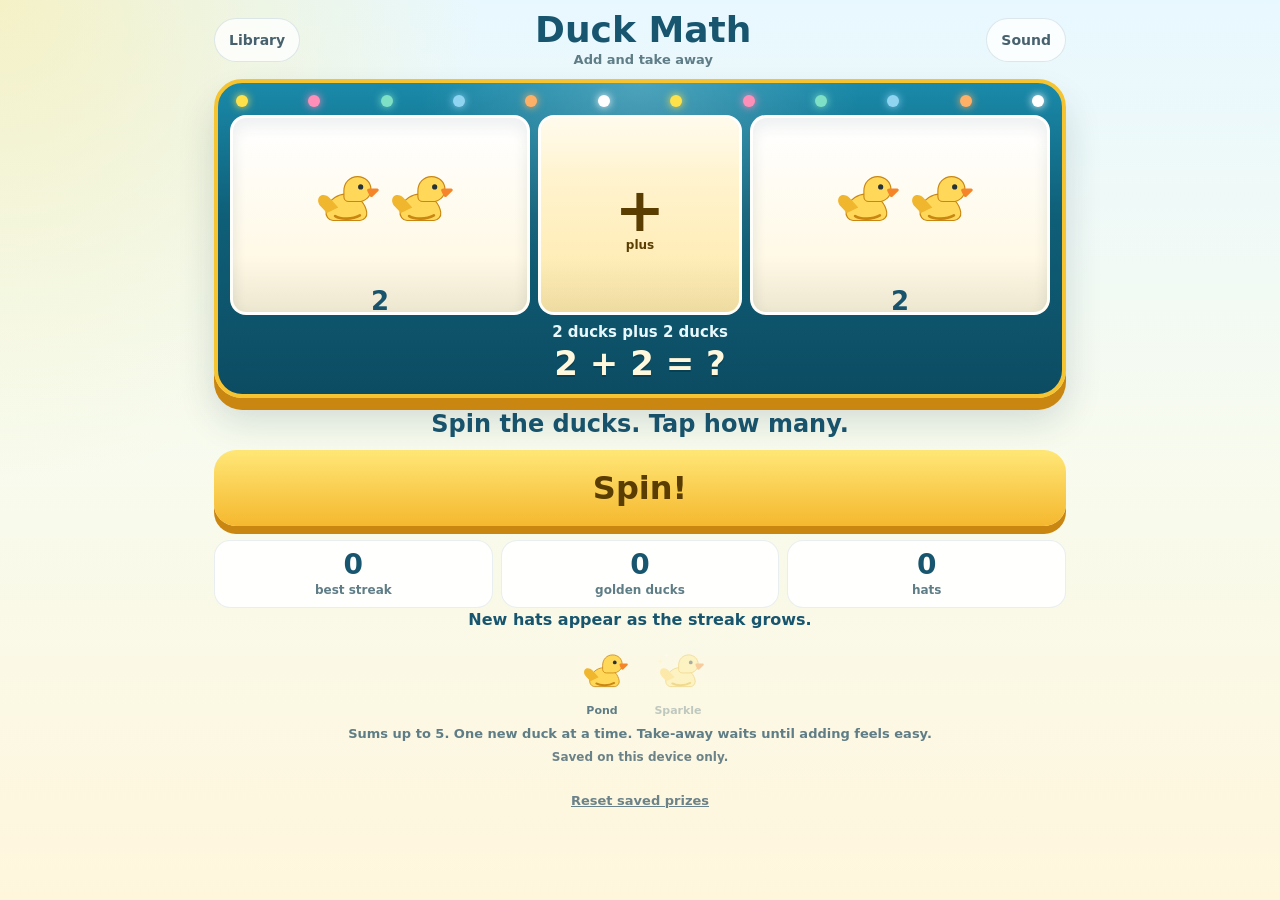
==== commit 82988cd1: "Keep Duck Math in Vera's sweet spot. Difficulty now follows a rolling window of recent answers inste" ====
--- a/games/duck-math/index.html
+++ b/games/duck-math/index.html
@@ -169,7 +169,58 @@
 .goal.yes{color:#8a5a00}
 .goal.jack{color:#8a5a00;font-size:clamp(20px,4.5vw,28px)}
 .goal.soft{color:#3d4a7a}
-.answers{display:grid;grid-template-columns:1fr 1fr;gap:12px;margin-top:12px}
+.answers{display:grid;gap:12px;margin-top:12px}
+.answers.n3{grid-template-columns:repeat(3,1fr)}
+.answers.n4{grid-template-columns:1fr 1fr}
+.reels.single{grid-template-columns:1fr}
+.wideface{justify-content:center}
+.eq{display:flex;align-items:center;justify-content:center;width:100%;gap:2px}
+.side{width:44%;display:flex;flex-direction:column;align-items:center;gap:2px}
+.side .flock{flex-wrap:nowrap}
+.plusmark{font-size:clamp(32px,8vw,48px);font-weight:900;color:#5a3d00;line-height:1}
+.duckbtn{position:relative;display:inline-flex;padding:0;background:transparent;border-radius:14px;line-height:0}
+.duckbtn .duckimg{width:100%;height:100%;display:block}
+.flock.lg .duckbtn{width:56px;height:56px}
+.flock.md .duckbtn{width:46px;height:46px}
+.flock.sm .duckbtn{width:36px;height:36px}
+.flock.xs .duckbtn{width:30px;height:30px}
+.duckbtn.lit{background:radial-gradient(circle,rgba(255,225,74,.9),rgba(255,225,74,.25) 68%,transparent 72%)}
+.duckbtn em{
+  position:absolute;left:50%;bottom:0;transform:translateX(-50%);
+  font-style:normal;font-weight:900;font-size:13px;line-height:1.25;
+  background:#fff;color:#18566f;border-radius:99px;min-width:16px;text-align:center;
+  box-shadow:0 1px 0 rgba(24,52,63,.16);padding:0 3px;
+}
+.pond{
+  position:relative;overflow:hidden;min-height:156px;
+  background:linear-gradient(180deg,#e7f7ff 0%,#fff 58%,#fff6dc 100%);
+  border-radius:16px;border:3px solid rgba(255,255,255,.8);
+  box-shadow:inset 0 8px 14px rgba(24,52,63,.08);
+  padding:14px 8px 12px;
+}
+.pond-ducks{position:relative;z-index:1;display:flex;flex-wrap:wrap;justify-content:center;align-items:flex-end;gap:6px;min-height:112px}
+.pond .duckbtn{width:62px;height:62px}
+.duckbtn.bob{animation:bob 1.5s ease-in-out infinite}
+.duckbtn.bob:nth-child(2n){animation-delay:.22s}
+@keyframes bob{0%,100%{transform:translateY(0)}50%{transform:translateY(-8px)}}
+.duckbtn.swimaway{animation:swimAway 1.05s ease forwards;pointer-events:none}
+@keyframes swimAway{
+  0%{transform:translateY(0) scale(1);filter:none;opacity:1}
+  40%{transform:translateY(-16px) scale(1.08);filter:blur(7px);opacity:.45}
+  100%{transform:translateY(-46px) scale(1.18);filter:blur(16px);opacity:0}
+}
+.duckbtn.gone{display:none}
+.ripples{position:absolute;left:8%;right:8%;bottom:10px;height:14px;z-index:0;pointer-events:none}
+.ripples i{position:absolute;height:8px;border-radius:50%;background:rgba(27,120,147,.18)}
+.ripples i:nth-child(1){left:6%;width:28%}
+.ripples i:nth-child(2){left:38%;width:22%;bottom:4px}
+.ripples i:nth-child(3){right:8%;width:26%}
+.recount{
+  display:block;margin:8px auto 0;background:transparent;color:#18566f;
+  font-weight:800;font-size:15px;min-height:44px;text-decoration:underline;
+}
+.level-note{text-align:center;color:#5f7d86;font-size:13px;font-weight:800;margin:8px 0 0;line-height:1.35}
+.caption.ask{font-size:18px;color:#fff}
 .choice{
   width:100%;min-height:92px;border-radius:22px;font-size:clamp(40px,10vw,64px);font-weight:900;line-height:1;
   box-shadow:0 8px 0 rgba(24,52,63,.14);
@@ -239,12 +290,13 @@
 }
 @keyframes fall{to{transform:translateY(108vh) rotate(340deg)}}
 @media (min-width:720px){
-  .answers{grid-template-columns:repeat(4,1fr)}
+  .answers.n4{grid-template-columns:repeat(4,1fr)}
   .choice{min-height:110px}
-  .flock.lg .duckimg{width:72px;height:72px}
-  .flock.md .duckimg{width:52px;height:52px}
-  .flock.sm{width:180px}
-  .flock.sm .duckimg{width:32px;height:32px}
+  .flock.lg .duckimg,.flock.lg .duckbtn{width:72px;height:72px}
+  .flock.md .duckimg,.flock.md .duckbtn{width:56px;height:56px}
+  .flock.sm .duckimg,.flock.sm .duckbtn{width:44px;height:44px}
+  .flock.xs .duckimg,.flock.xs .duckbtn{width:36px;height:36px}
+  .pond .duckbtn{width:76px;height:76px}
   .cd,.cd .duckimg{width:54px;height:54px}
 }
 @media (max-height:700px){
@@ -252,8 +304,9 @@
   .go{min-height:64px;font-size:28px}
 }
 @media (prefers-reduced-motion:reduce){
-  .bulb,.choice.popin,.streak-num.pop,.streak-num.rest,.floater,.cd.got{animation:none !important}
+  .bulb,.choice.popin,.streak-num.pop,.streak-num.rest,.floater,.cd.got,.duckbtn.bob{animation:none !important}
   .cabinet.is-miss::after{animation:none;opacity:0}
+  .duckbtn.swimaway{animation:none !important;opacity:.2;filter:blur(8px)}
 }
 </style>
 </head>
@@ -288,6 +341,7 @@
     </div>
     <p class="goal" id="startGoal"></p>
     <div class="shelf" id="startShelf" aria-label="Duck hats"></div>
+    <p class="level-note" id="levelNote"></p>
     <p class="fine">Saved on this device only.</p>
     <button class="quiet" id="reset" type="button">Reset saved prizes</button>
   </section>
@@ -309,17 +363,20 @@
     <p class="goal" id="goal"></p>
     <div class="cabinet" id="cabinet">
       <div class="bulbs" id="playBulbs"></div>
-      <div class="reels" id="reels">
-        <div class="window"><div class="strip" id="stripA"></div></div>
-        <div class="window"><div class="strip" id="stripOp"></div></div>
-        <div class="window"><div class="strip" id="stripB"></div></div>
+      <div class="reels single" id="reels">
+        <div class="window wide"><div class="strip" id="stripAdd"></div></div>
+      </div>
+      <div class="pond" id="pond" hidden>
+        <div class="ripples" aria-hidden="true"><i></i><i></i><i></i></div>
+        <div class="pond-ducks" id="pondDucks"></div>
       </div>
       <div class="countpond" id="countpond" hidden></div>
       <p class="caption" id="caption"></p>
       <p class="sumline" id="sumline"></p>
     </div>
     <div class="answers" id="answers" role="group" aria-label="Answers"></div>
-    <p class="hint" id="hint" hidden>Count the ducks, then tap a number.</p>
+    <p class="hint" id="hint" hidden>Tap each duck to count, then tap the number.</p>
+    <button class="recount" id="recount" type="button" hidden>Count again</button>
     <button class="go" id="again" type="button" hidden>Spin again</button>
   </section>
 </div>
@@ -337,8 +394,64 @@
 
 <script>
 (function () {
-  var KEY = "vera-duck-math-v1";
+  var KEY = "vera-duck-math-v2";
+  var OLD_KEY = "vera-duck-math-v1";
   var SOUND_KEY = "veraGoldenDuckTracker.sound";
+  // Adaptive rule:
+  // Target about 95% correct in a rolling window of the last 20 answers.
+  // That is not a 10% miss rate. The 10-12% figure is the skill stretch:
+  // each level adds one to the max sum or one new number (a single extra duck).
+  // From sums around 8 upward, +1 is about a 10-12% stretch. Earlier, +1 duck
+  // is the smallest step. Step up only at or above 95% and without hesitation.
+  // Step down after 2 misses in a short span, or 3 slow answers. One miss
+  // does not change the level. Streaks and jackpots never change the math.
+  // A new sitting starts one step below the saved level.
+  var ADAPT_WINDOW = 20;
+  var ADAPT_TARGET = 0.95;
+  var ADAPT_MIN_SAMPLES = 16;
+  var ADAPT_MISS_SPAN = 5;
+  var ADAPT_MISS_DROP = 2;
+  var ADAPT_SLOW_SPAN = 8;
+  var ADAPT_SLOW_DROP = 3;
+  var ADAPT_DROP_COOLDOWN = 3;
+  var ADAPT_FLUENT = 0.9;
+  var SESSION_GAP_MS = 10 * 60 * 1000;
+  var ADD_LADDER = [
+    { maxSum: 3, maxPart: 2 },
+    { maxSum: 4, maxPart: 2 },
+    { maxSum: 4, maxPart: 3 },
+    { maxSum: 5, maxPart: 3 },
+    { maxSum: 5, maxPart: 4 },
+    { maxSum: 6, maxPart: 3 },
+    { maxSum: 6, maxPart: 4 },
+    { maxSum: 6, maxPart: 5 },
+    { maxSum: 7, maxPart: 4 },
+    { maxSum: 7, maxPart: 5 },
+    { maxSum: 8, maxPart: 4 },
+    { maxSum: 8, maxPart: 5 },
+    { maxSum: 9, maxPart: 5 },
+    { maxSum: 10, maxPart: 5 }
+  ];
+  var ADD_START = 3;
+  var SUB_UNLOCK_AT = 5;
+  var SUB_LADDER = [
+    { from: 2, take: 1 },
+    { from: 3, take: 1 },
+    { from: 4, take: 1 },
+    { from: 5, take: 1 },
+    { from: 3, take: 2 },
+    { from: 4, take: 2 },
+    { from: 5, take: 2 },
+    { from: 6, take: 1 },
+    { from: 6, take: 2 },
+    { from: 7, take: 1 },
+    { from: 7, take: 2 },
+    { from: 5, take: 3 },
+    { from: 8, take: 1 },
+    { from: 8, take: 2 }
+  ];
+  var SUB_SIGN_AT = 4;
+  var WORDS = ["zero", "one", "two", "three", "four", "five", "six", "seven", "eight", "nine", "ten"];
   var JACKPOT = { 5: 8, 10: 12, 20: 25, 30: 40, 40: 55, 50: 80 };
   var TIERS = [
     { id: "pond", name: "Pond", at: 0, mult: 1, body: "#ffd85a", wing: "#f0b62d", stroke: "#c98712" },
@@ -391,7 +504,71 @@
   }
 
   function fresh() {
-    return { best: 0, streak: 0, bank: 0, hats: [], solved: 0, triedSub: false, tried10: false, tried20: false };
+    return {
+      best: 0, streak: 0, bank: 0, hats: [], solved: 0,
+      addLevel: ADD_START, subLevel: 0, subUnlocked: false, sinceSub: 0,
+      addLog: [], subLog: [], addMark: 0, subMark: 0, addCooldown: 0, subCooldown: 0,
+      savedAt: Date.now()
+    };
+  }
+
+  function word(n) { return WORDS[n] || String(n); }
+
+  function isSlow(ms, howMany) {
+    var limit = howMany <= 5 ? 9000 : howMany <= 7 ? 12000 : 15000;
+    return ms > limit;
+  }
+
+  function consider(log, level, min, max, mark, cooldown) {
+    var change = "hold";
+    var i;
+    if (cooldown > 0) {
+      return { level: level, mark: mark, cooldown: cooldown - 1, change: "hold" };
+    }
+    var after = [];
+    for (i = mark; i < log.length; i++) after.push(log[i]);
+    var missSpan = after.slice(-ADAPT_MISS_SPAN);
+    var misses = 0;
+    for (i = 0; i < missSpan.length; i++) if (!missSpan[i].ok) misses++;
+    if (misses >= ADAPT_MISS_DROP) change = "down";
+    if (change !== "down") {
+      var slowSpan = after.slice(-ADAPT_SLOW_SPAN);
+      var slows = 0;
+      for (i = 0; i < slowSpan.length; i++) if (slowSpan[i].slow) slows++;
+      if (slows >= ADAPT_SLOW_DROP) change = "down";
+    }
+    var since = log.length - mark;
+    if (change !== "down" && since >= ADAPT_MIN_SAMPLES) {
+      var recent = log.slice(-ADAPT_WINDOW);
+      if (recent.length >= ADAPT_MIN_SAMPLES) {
+        var correct = 0;
+        var fast = 0;
+        for (i = 0; i < recent.length; i++) {
+          if (recent[i].ok) {
+            correct++;
+            if (!recent[i].slow) fast++;
+          }
+        }
+        var acc = correct / recent.length;
+        var last3 = recent.slice(-3);
+        var last3ok = last3.length === 3;
+        for (i = 0; i < last3.length; i++) if (!last3[i].ok || last3[i].slow) last3ok = false;
+        var fluent = correct > 0 && (fast / correct) >= ADAPT_FLUENT;
+        if (acc + 1e-9 >= ADAPT_TARGET && last3ok && fluent) change = "up";
+      }
+    }
+    var next = level;
+    var nextMark = mark;
+    var nextCool = 0;
+    if (change === "down" && level > min) {
+      next = level - 1;
+      nextMark = log.length;
+      nextCool = ADAPT_DROP_COOLDOWN;
+    } else if (change === "up" && level < max) {
+      next = level + 1;
+      nextMark = log.length;
+    } else change = "hold";
+    return { level: next, mark: nextMark, cooldown: nextCool, change: change };
   }
 
   function tierAt(streak) {
@@ -434,92 +611,80 @@
     return tDist + " more for " + nextT.name + " ducks";
   }
 
-  function bandFor(streak) {
-    if (streak < 5) return { max: 5, sub: 0 };
-    if (streak < 10) return { max: 5, sub: 0.3 };
-    if (streak < 20) return { max: 10, sub: 0.4 };
-    return { max: 20, sub: 0.5 };
-  }
-
-  function pick(list) {
-    return list[rand(0, list.length - 1)];
-  }
-
-  function fromPair(op, pair) {
-    return { op: op, a: pair[0], b: pair[1], answer: op === "+" ? pair[0] + pair[1] : pair[0] - pair[1] };
-  }
-
-  function makeAdd(max) {
-    var a = rand(1, max - 1);
-    var b = rand(1, max - a);
-    return { op: "+", a: a, b: b, answer: a + b };
-  }
-
-  function makeSub(max) {
-    var a = rand(2, max);
-    var b = rand(1, a);
-    return { op: "-", a: a, b: b, answer: a - b };
-  }
-
-  function buildProblem(streak, solved, flags, prevKey) {
-    var base = {
-      triedSub: !!(flags && flags.triedSub),
-      tried10: !!(flags && flags.tried10),
-      tried20: !!(flags && flags.tried20)
-    };
-    var problemOut = null;
-    var flagsOut = base;
-    var guard;
-    for (guard = 0; guard < 16; guard++) {
-      var trialFlags = { triedSub: base.triedSub, tried10: base.tried10, tried20: base.tried20 };
-      var trial = rollProblem(streak, solved, trialFlags);
-      var key = trial.a + trial.op + trial.b;
-      if (key !== prevKey || guard === 15) {
-        problemOut = trial;
-        flagsOut = trialFlags;
-        break;
+  function addSpec(level) {
+    var i = clampInt(level, 0, ADD_LADDER.length - 1);
+    return ADD_LADDER[i];
+  }
+
+  function additionPairs(level) {
+    var spec = addSpec(level);
+    var floor = Math.max(2, spec.maxSum - 1);
+    var list = [];
+    var a, b;
+    for (a = 1; a <= spec.maxPart; a++) {
+      for (b = 1; b <= spec.maxPart; b++) {
+        var sum = a + b;
+        if (sum < floor || sum > spec.maxSum) continue;
+        list.push([a, b]);
       }
     }
-    return { problem: problemOut, flags: flagsOut, key: problemOut.a + problemOut.op + problemOut.b };
-  }
-
-  function rollProblem(streak, solved, flagsOut) {
-    if (streak === 0 && !solved) {
-      return fromPair("+", pick([[1, 1], [1, 2], [2, 1], [2, 2], [1, 3], [3, 1], [2, 3], [3, 2]]));
-    }
-    var band = bandFor(streak);
-    var wantSub = band.sub > 0 && Math.random() < band.sub;
-    if (band.max >= 20 && !flagsOut.tried20) {
-      flagsOut.tried20 = true;
-      if (wantSub) return fromPair("-", pick([[8, 2], [9, 1], [10, 3], [7, 2], [12, 2]]));
-      return fromPair("+", pick([[6, 5], [7, 5], [8, 4], [9, 3], [6, 6], [8, 5], [7, 6]]));
-    }
-    if (band.max >= 10 && band.max < 20 && !flagsOut.tried10) {
-      flagsOut.tried10 = true;
-      if (wantSub) return fromPair("-", pick([[5, 1], [6, 2], [7, 1], [4, 2], [8, 3]]));
-      return fromPair("+", pick([[4, 3], [5, 2], [6, 2], [4, 4], [3, 5], [7, 2], [8, 1], [5, 4], [6, 3]]));
-    }
-    if (wantSub && !flagsOut.triedSub) {
-      flagsOut.triedSub = true;
-      return fromPair("-", pick([[2, 1], [3, 1], [3, 2], [4, 1], [5, 1], [4, 2]]));
-    }
-    if (wantSub) {
-      flagsOut.triedSub = true;
-      return makeSub(band.max);
-    }
-    return makeAdd(band.max);
-  }
-
-  function makeChoices(answer) {
-    var hi = Math.min(20, Math.max(answer + 3, 5));
+    return list;
+  }
+
+  function choiceCount(maxSum, track) {
+    if (track === "sub") return 3;
+    return maxSum <= 6 ? 3 : 4;
+  }
+
+  function makeChoices(answer, n) {
+    var deltas = [1, -1, 2, -2, 3, -3, 4, -4];
     var pool = [];
-    var n;
-    for (n = 0; n <= hi; n++) if (n !== answer) pool.push(n);
-    shuffle(pool);
-    pool.sort(function (a, b) { return Math.abs(a - answer) - Math.abs(b - answer); });
-    var picks = pool.slice(0, 3);
+    var i;
+    for (i = 0; i < deltas.length; i++) {
+      var v = answer + deltas[i];
+      if (v < 0 || v > 12 || v === answer) continue;
+      if (pool.indexOf(v) < 0) pool.push(v);
+    }
+    var picks = pool.slice(0, Math.max(1, n - 1));
     picks.push(answer);
     return shuffle(picks);
+  }
+
+  function buildProblem(s, prevKey) {
+    var useSub = !!(s.subUnlocked && s.sinceSub >= 4);
+    if (useSub) {
+      s.sinceSub = 0;
+      var spec = SUB_LADDER[clampInt(s.subLevel, 0, SUB_LADDER.length - 1)];
+      var showMinus = s.subLevel >= SUB_SIGN_AT;
+      return {
+        problem: {
+          track: "sub", op: "-", a: spec.from, b: spec.take, answer: spec.from - spec.take,
+          showMinus: showMinus, maxSum: spec.from
+        },
+        key: "sub" + spec.from + "-" + spec.take
+      };
+    }
+    if (s.subUnlocked) s.sinceSub++;
+    var levelSpec = addSpec(s.addLevel);
+    var pair;
+    if (!s.solved) pair = prevKey === "2+1" ? [1, 2] : [2, 1];
+    else {
+      var pairs = additionPairs(s.addLevel);
+      var usable = [];
+      var i;
+      for (i = 0; i < pairs.length; i++) {
+        if (pairs[i][0] + "+" + pairs[i][1] !== prevKey) usable.push(pairs[i]);
+      }
+      if (!usable.length) usable = pairs;
+      pair = usable[rand(0, usable.length - 1)];
+    }
+    return {
+      problem: {
+        track: "add", op: "+", a: pair[0], b: pair[1], answer: pair[0] + pair[1],
+        showMinus: false, maxSum: levelSpec.maxSum
+      },
+      key: pair[0] + "+" + pair[1]
+    };
   }
 
   function rewardFor(prev, next, owned) {
@@ -531,38 +696,117 @@
     return { total: t.mult + jack, mult: t.mult, jack: jack, hat: hat, tier: t };
   }
 
-  function load() {
+  function readStore(key) {
     try {
-      var raw = JSON.parse(localStorage.getItem(KEY));
-      if (raw && typeof raw === "object") return sanitize(raw);
+      var raw = JSON.parse(localStorage.getItem(key));
+      if (raw && typeof raw === "object") return raw;
     } catch (e) {}
-    return fresh();
-  }
-
-  function sanitize(s) {
-    var f = fresh();
-    f.best = clampInt(s.best, 0, 9999);
-    f.streak = clampInt(s.streak, 0, 9999);
-    f.bank = clampInt(s.bank, 0, 999999);
-    f.solved = clampInt(s.solved, 0, 999999);
-    f.triedSub = !!s.triedSub;
-    f.tried10 = !!s.tried10;
-    f.tried20 = !!s.tried20;
+    return null;
+  }
+
+  function cleanLog(list) {
+    var out = [];
+    if (Object.prototype.toString.call(list) !== "[object Array]") return out;
+    var i;
+    for (i = Math.max(0, list.length - 40); i < list.length; i++) {
+      var row = list[i];
+      if (!row || typeof row !== "object") continue;
+      out.push({ ok: !!row.ok, slow: !!row.slow });
+    }
+    return out;
+  }
+
+  function copyPrizes(from, f) {
+    f.best = clampInt(from.best, 0, 9999);
+    f.streak = clampInt(from.streak, 0, 9999);
+    f.bank = clampInt(from.bank, 0, 999999);
+    f.solved = clampInt(from.solved, 0, 999999);
     var known = {};
     var i;
     for (i = 0; i < TIERS.length; i++) known[TIERS[i].id] = true;
-    if (Object.prototype.toString.call(s.hats) === "[object Array]") {
-      for (i = 0; i < s.hats.length; i++) {
-        var id = s.hats[i];
+    if (Object.prototype.toString.call(from.hats) === "[object Array]") {
+      for (i = 0; i < from.hats.length; i++) {
+        var id = from.hats[i];
         if (known[id] && id !== "pond" && f.hats.indexOf(id) < 0) f.hats.push(id);
       }
     }
     if (f.best < f.streak) f.best = f.streak;
+  }
+
+  function sanitize(s) {
+    var f = fresh();
+    copyPrizes(s, f);
+    if (s.addLevel != null) f.addLevel = clampInt(s.addLevel, 0, ADD_LADDER.length - 1);
+    if (s.subLevel != null) f.subLevel = clampInt(s.subLevel, 0, SUB_LADDER.length - 1);
+    f.subUnlocked = !!s.subUnlocked || f.addLevel >= SUB_UNLOCK_AT;
+    f.sinceSub = clampInt(s.sinceSub, 0, 20);
+    f.addLog = cleanLog(s.addLog);
+    f.subLog = cleanLog(s.subLog);
+    f.addMark = clampInt(s.addMark, 0, f.addLog.length);
+    f.subMark = clampInt(s.subMark, 0, f.subLog.length);
+    f.addCooldown = clampInt(s.addCooldown, 0, 10);
+    f.subCooldown = clampInt(s.subCooldown, 0, 10);
+    f.savedAt = clampInt(s.savedAt, 0, Date.now() + 1000);
     return f;
   }
 
+  function load() {
+    var raw = readStore(KEY);
+    if (raw) {
+      var f = sanitize(raw);
+      if (f.savedAt && Date.now() - f.savedAt > SESSION_GAP_MS) {
+        f.addLevel = Math.max(0, f.addLevel - 1);
+        if (f.subLevel > 0) f.subLevel -= 1;
+        f.addLog = [];
+        f.subLog = [];
+        f.addMark = 0;
+        f.subMark = 0;
+        f.addCooldown = 0;
+        f.subCooldown = 0;
+        f.sinceSub = 0;
+      }
+      f.savedAt = Date.now();
+      return f;
+    }
+    var old = readStore(OLD_KEY);
+    if (old) {
+      var migrated = fresh();
+      copyPrizes(old, migrated);
+      return migrated;
+    }
+    return fresh();
+  }
+
   function save() {
+    state.savedAt = Date.now();
     try { localStorage.setItem(KEY, JSON.stringify(state)); } catch (e) {}
+  }
+
+  var speakToken = 0;
+
+  function quietSpeech() {
+    speakToken++;
+    try { if (window.speechSynthesis) window.speechSynthesis.cancel(); } catch (e) {}
+  }
+
+  function speak(text) {
+    if (!soundOn || !text) return;
+    var synth = window.speechSynthesis;
+    if (!synth || !window.SpeechSynthesisUtterance) return;
+    var token = ++speakToken;
+    var uttered;
+    try {
+      synth.resume();
+      synth.cancel();
+      uttered = new SpeechSynthesisUtterance(text);
+      uttered.rate = 0.92;
+      uttered.pitch = 1.12;
+      uttered.lang = "en-US";
+    } catch (e2) { return; }
+    setTimeout(function () {
+      if (token !== speakToken || !soundOn) return;
+      try { synth.speak(uttered); } catch (e3) {}
+    }, 60);
   }
 
   function initAudio() {
@@ -748,14 +992,37 @@
     return html;
   }
 
-  function flockHTML(count, tier, mist) {
-    if (count <= 0) return '<div class="flock lg"><span class="none">0</span></div>';
+  function sizeClass(n) {
+    if (n <= 2) return "lg";
+    if (n === 3) return "md";
+    if (n === 4) return "sm";
+    return "xs";
+  }
+
+  function duckButtons(n, tier, tappable) {
+    var html = "";
+    var i;
+    for (i = 0; i < n; i++) {
+      if (tappable) html += '<button type="button" class="duckbtn">' + duckSVG(tier) + "</button>";
+      else html += duckSVG(tier);
+    }
+    return html;
+  }
+
+  function sideHTML(n, tier, tappable) {
+    return '<div class="side"><div class="flock ' + sizeClass(n) + '">' + duckButtons(n, tier, tappable) +
+      '</div><div class="numeral">' + n + "</div></div>";
+  }
+
+  function wideFace(a, b, tier, tappable) {
+    return '<div class="face wideface"><div class="eq">' + sideHTML(a, tier, tappable) +
+      '<div class="plusmark">+</div>' + sideHTML(b, tier, tappable) + "</div></div>";
+  }
+
+  function faceHTML(count, tier) {
     var size = count <= 3 ? "lg" : count <= 5 ? "md" : "sm";
-    return '<div class="flock ' + size + (mist ? " misty" : "") + '">' + ducks(count, tier) + "</div>";
-  }
-
-  function faceHTML(count, tier, mist) {
-    return '<div class="face"><div class="stack">' + flockHTML(count, tier, mist) + '</div><div class="numeral">' + count + "</div></div>";
+    return '<div class="face"><div class="stack"><div class="flock ' + size + '">' + ducks(count, tier) +
+      '</div></div><div class="numeral">' + count + "</div></div>";
   }
 
   function opFace(op) {
@@ -764,13 +1031,32 @@
   }
 
   function captionFor(p) {
-    if (p.op === "+") return plural(p.a, "duck") + " plus " + plural(p.b, "duck");
-    return plural(p.a, "duck") + " take away " + plural(p.b, "duck");
+    if (p.track === "sub") return "How many ducks are left?";
+    return plural(p.a, "duck") + " and " + p.b + " more " + (p.b === 1 ? "duck" : "ducks");
+  }
+
+  function speechFor(p) {
+    if (p.track === "sub") {
+      if (p.showMinus) return word(p.a) + " take away " + word(p.b) + ". How many ducks are left?";
+      return "How many ducks are left?";
+    }
+    return word(p.a) + (p.a === 1 ? " duck and " : " ducks and ") + word(p.b) + " more " +
+      (p.b === 1 ? "duck" : "ducks") + ". How many ducks?";
   }
 
   function equationFor(p, result) {
+    var shown = result == null ? "?" : result;
+    if (p.track === "sub" && !p.showMinus) return shown === "?" ? "?" : String(shown);
     var sym = p.op === "+" ? "+" : "\u2212";
-    return p.a + " " + sym + " " + p.b + " = " + (result == null ? "?" : result);
+    return p.a + " " + sym + " " + p.b + " = " + shown;
+  }
+
+  function levelBlurb() {
+    var spec = addSpec(state.addLevel);
+    var line = "Sums up to " + spec.maxSum + ". One new duck at a time.";
+    if (!state.subUnlocked) return line + " Take-away waits until adding feels easy.";
+    var sub = SUB_LADDER[clampInt(state.subLevel, 0, SUB_LADDER.length - 1)];
+    return line + " Take-away story: " + sub.from + " ducks, " + sub.take + " swim away.";
   }
 
   function bulbHTML() {
@@ -853,7 +1139,8 @@
     $("hatCount").textContent = String(state.hats.length);
     $("startShelf").innerHTML = shelfHTML();
     $("sheetShelf").innerHTML = shelfHTML();
-    $("sheetText").textContent = "Best streak " + state.best + " \u00b7 " + state.bank + " golden ducks. Hats and golden ducks stay when a streak rests.";
+    $("sheetText").textContent = "Best streak " + state.best + " \u00b7 " + state.bank + " golden ducks. Hats stay when a streak rests. " + levelBlurb();
+    $("levelNote").textContent = levelBlurb();
     if (state.streak > 0) {
       $("lede").textContent = "A streak of " + state.streak + " is waiting.";
       $("play").textContent = "Keep spinning!";
@@ -862,7 +1149,8 @@
       $("play").textContent = "Spin!";
     }
     $("startGoal").textContent = state.streak > 0 ? nextGoal(state.streak) : "New hats appear as the streak grows.";
-    $("hint").hidden = state.solved > 0 || phase === "count" || phase === "celebrate" || phase === "spin";
+    $("hint").hidden = state.solved > 2 || phase === "count" || phase === "celebrate" || phase === "spin" || phase === "story";
+    $("hint").textContent = "Tap each duck to count, then tap the number.";
   }
 
   function renderSound() {
@@ -884,9 +1172,16 @@
   }
 
   function renderChoices(mode, pick) {
+    var nButtons = choices.length || 3;
+    var list = mode === "lock" ? [] : choices;
+    var i;
+    if (mode === "lock") {
+      for (i = 0; i < nButtons; i++) list.push("\u00b7");
+    }
+    $("answers").className = "answers n" + list.length;
+    $("answers").hidden = false;
     var html = "";
-    var list = mode === "lock" ? ["\u00b7", "\u00b7", "\u00b7", "\u00b7"] : choices;
-    for (var i = 0; i < list.length; i++) {
+    for (i = 0; i < list.length; i++) {
       var n = list[i];
       var cls = "choice c" + (i % 4);
       var disabled = mode !== "play";
@@ -904,14 +1199,44 @@
   }
 
   function snapStrips() {
+    var strip = $("stripAdd");
+    if (!strip || $("reels").hidden) return;
     var h = applyFace();
-    ["stripA", "stripOp", "stripB"].forEach(function (id) {
-      var strip = $(id);
-      var faces = strip.children.length;
-      if (!faces) return;
-      strip.style.animation = "none";
-      strip.style.transform = "translateY(" + (-(faces - 1) * h) + "px)";
-    });
+    var faces = strip.children.length;
+    if (!faces) return;
+    strip.style.animation = "none";
+    strip.style.transform = "translateY(" + (-(faces - 1) * h) + "px)";
+  }
+
+  var askedAt = 0;
+  var tapN = 0;
+
+  function resetTaps() {
+    tapN = 0;
+    var buttons = document.querySelectorAll(".duckbtn");
+    var i;
+    for (i = 0; i < buttons.length; i++) {
+      buttons[i].classList.remove("lit");
+      var badge = buttons[i].querySelector("em");
+      if (badge) buttons[i].removeChild(badge);
+    }
+    $("recount").hidden = true;
+  }
+
+  function countTap(btn) {
+    if (!btn || btn.classList.contains("lit") || btn.classList.contains("swimaway") || btn.classList.contains("gone")) return;
+    if (btn.disabled) return;
+    tapN++;
+    btn.classList.add("lit");
+    btn.insertAdjacentHTML("beforeend", "<em>" + tapN + "</em>");
+    speak(word(tapN));
+    playCountBlip(tapN - 1);
+    $("recount").hidden = false;
+  }
+
+  function setStory(name) {
+    if (name) $("cabinet").setAttribute("data-story", name);
+    else $("cabinet").removeAttribute("data-story");
   }
 
   function spinStrip(strip, count, duration) {
@@ -928,69 +1253,125 @@
     strip.style.animation = "reelSpin " + duration + "ms cubic-bezier(.12,.72,.18,1) forwards";
   }
 
+  function noteAnswer(ok, ms) {
+    var entry = { ok: !!ok, slow: isSlow(ms, problem.maxSum) };
+    var result;
+    if (problem.track === "sub") {
+      state.subLog.push(entry);
+      if (state.subLog.length > 40) state.subLog = state.subLog.slice(-40);
+      result = consider(state.subLog, state.subLevel, 0, SUB_LADDER.length - 1, state.subMark, state.subCooldown);
+      state.subLevel = result.level;
+      state.subMark = result.mark;
+      state.subCooldown = result.cooldown;
+    } else {
+      state.addLog.push(entry);
+      if (state.addLog.length > 40) state.addLog = state.addLog.slice(-40);
+      result = consider(state.addLog, state.addLevel, 0, ADD_LADDER.length - 1, state.addMark, state.addCooldown);
+      state.addLevel = result.level;
+      state.addMark = result.mark;
+      state.addCooldown = result.cooldown;
+      if (state.addLevel >= SUB_UNLOCK_AT) state.subUnlocked = true;
+    }
+  }
+
   function spin() {
     clearTimers();
+    quietSpeech();
     pendingSpin = false;
+    resetTaps();
+    setStory("");
     setPhase("spin");
     $("again").hidden = true;
+    $("recount").hidden = true;
     $("countpond").hidden = true;
     $("countpond").innerHTML = "";
-    $("reels").hidden = false;
     $("sumline").className = "sumline";
+    $("caption").className = "caption";
     setCabinet("spin");
     applyFace();
-    var built = window.DuckMath.buildProblem(state.streak, state.solved, {
-      triedSub: state.triedSub, tried10: state.tried10, tried20: state.tried20
-    }, lastKey);
-    state.triedSub = !!built.flags.triedSub;
-    state.tried10 = !!built.flags.tried10;
-    state.tried20 = !!built.flags.tried20;
+    var built = window.DuckMath.buildProblem(state, lastKey);
     lastKey = built.key;
     problem = built.problem;
     problem.tier = tierAt(state.streak);
     save();
-    choices = makeChoices(problem.answer);
-    var mist = problem.op === "-";
+    choices = makeChoices(problem.answer, choiceCount(problem.maxSum, problem.track));
+    setGoal(nextGoal(state.streak), "");
+    if (problem.track === "sub") { startStory(); return; }
+    $("pond").hidden = true;
+    $("reels").hidden = false;
+    $("answers").hidden = false;
     var tier = problem.tier;
-    var decoys = 7;
-    var aHTML = "";
-    var bHTML = "";
-    var oHTML = "";
+    var decoys = 6;
+    var html = "";
     var i;
+    var samples = [[1, 1], [1, 2], [2, 1], [2, 2], [1, 3], [3, 1]];
     for (i = 0; i < decoys; i++) {
-      aHTML += faceHTML(rand(1, 5), tier, false);
-      bHTML += faceHTML(rand(1, 4), tier, false);
-      oHTML += opFace(i % 2 ? "-" : "+");
-    }
-    aHTML += faceHTML(problem.a, tier, false);
-    bHTML += faceHTML(problem.b, tier, mist);
-    oHTML += opFace(problem.op);
-    $("stripA").innerHTML = aHTML;
-    $("stripB").innerHTML = bHTML;
-    $("stripOp").innerHTML = oHTML;
+      var sample = samples[i % samples.length];
+      html += wideFace(sample[0], sample[1], tier, false);
+    }
+    html += wideFace(problem.a, problem.b, tier, true);
+    $("stripAdd").innerHTML = html;
     $("caption").textContent = captionFor(problem);
     $("sumline").textContent = equationFor(problem, null);
-    setGoal(nextGoal(state.streak), "");
     renderChoices("lock");
-    var dA = reduceMotion ? 0 : 720;
-    var dOp = reduceMotion ? 0 : 940;
-    var dB = reduceMotion ? 0 : 1180;
-    spinStrip($("stripA"), decoys + 1, dA);
-    spinStrip($("stripOp"), decoys + 1, dOp);
-    spinStrip($("stripB"), decoys + 1, dB);
+    var dur = reduceMotion ? 0 : 880;
+    spinStrip($("stripAdd"), decoys + 1, dur);
     if (!reduceMotion) {
       var ticks = 0;
       var tickTimer = function () {
         if (phase !== "spin") return;
         playTick();
         ticks++;
-        if (ticks * 90 < dB) later(tickTimer, 90);
+        if (ticks * 80 < dur) later(tickTimer, 80);
       };
       tickTimer();
-      later(playDing, dA);
-      later(playDing, dOp);
-    }
-    later(landed, dB + (reduceMotion ? 20 : 40));
+    }
+    later(landed, dur + (reduceMotion ? 20 : 40));
+  }
+
+  function startStory() {
+    $("reels").hidden = true;
+    $("pond").hidden = false;
+    $("answers").hidden = true;
+    var html = "";
+    var i;
+    for (i = 0; i < problem.a; i++) {
+      html += '<button type="button" class="duckbtn bob" data-i="' + i + '">' + duckSVG(problem.tier) + "</button>";
+    }
+    $("pondDucks").innerHTML = html;
+    $("caption").textContent = plural(problem.a, "duck") + (problem.a === 1 ? " is swimming." : " are swimming.");
+    $("sumline").textContent = String(problem.a);
+    setStory("swimming");
+    speak(word(problem.a) + (problem.a === 1 ? " duck is swimming." : " ducks are swimming."));
+    later(function () {
+      if (phase !== "spin" && phase !== "story") return;
+      setPhase("story");
+      var ducks = $("pondDucks").querySelectorAll(".duckbtn");
+      var k;
+      for (k = problem.answer; k < ducks.length; k++) ducks[k].classList.add(reduceMotion ? "gone" : "swimaway");
+      setStory("leaving");
+      var leaveLine = problem.b === 1 ? "One swims away." : word(problem.b) + " swim away.";
+      $("caption").textContent = leaveLine;
+      speak(leaveLine);
+      playPoof();
+    }, reduceMotion ? 280 : 1100);
+    later(function () {
+      if (phase !== "spin" && phase !== "story") return;
+      var gone = $("pondDucks").querySelectorAll(".swimaway");
+      var g;
+      for (g = 0; g < gone.length; g++) gone[g].classList.add("gone");
+      setPhase("answer");
+      setStory("ask");
+      setCabinet("");
+      $("caption").className = "caption ask";
+      $("caption").textContent = "How many ducks are left?";
+      $("sumline").textContent = problem.showMinus ? equationFor(problem, null) : "?";
+      $("answers").hidden = false;
+      renderChoices("play");
+      speak(speechFor(problem));
+      askedAt = Date.now();
+      $("live").textContent = "How many ducks are left?";
+    }, reduceMotion ? 520 : 2300);
   }
 
   function landed() {
@@ -999,14 +1380,20 @@
     setCabinet("");
     playDing();
     renderChoices("play");
-    $("live").textContent = captionFor(problem) + ". Tap the answer.";
+    var line = speechFor(problem);
+    $("live").textContent = captionFor(problem);
+    speak(line);
+    askedAt = Date.now();
     var buttons = $("answers").querySelectorAll("button");
-    for (var i = 0; i < buttons.length; i++) buttons[i].style.animationDelay = (i * 0.04) + "s";
+    var i;
+    for (i = 0; i < buttons.length; i++) buttons[i].style.animationDelay = (i * 0.04) + "s";
   }
 
   function choose(n) {
     if (phase !== "answer") return;
     if (isNaN(n)) return;
+    var ms = askedAt ? Date.now() - askedAt : 0;
+    noteAnswer(n === problem.answer, ms);
     initAudio();
     if (n === problem.answer) win();
     else miss(n);
@@ -1020,6 +1407,7 @@
   }
 
   function win() {
+    quietSpeech();
     var prev = state.streak;
     state.streak = prev + 1;
     if (state.streak > state.best) state.best = state.streak;
@@ -1056,6 +1444,7 @@
     var rested = dropStreak(prev);
     state.streak = rested;
     save();
+    quietSpeech();
     setPhase("count");
     renderChoices("result", pick);
     renderChrome();
@@ -1063,48 +1452,42 @@
     setCabinet("miss");
     playPoof();
     var note = rested !== prev ? " Streak rests at " + rested + "." : "";
-    setGoal("Let's count." + note, "soft");
-    $("live").textContent = "Let's count. " + plural(problem.answer, "duck") + "." + note;
+    var lead = problem.track === "sub" ? "Let's count the ducks still here." : "Let's count.";
+    setGoal(lead + note, "soft");
+    speak("Let's count.");
+    $("live").textContent = lead;
     $("again").hidden = false;
-    $("reels").hidden = true;
-    $("countpond").hidden = false;
+    $("recount").hidden = true;
     $("sumline").className = "sumline counting";
-    $("sumline").textContent = equationFor(problem, "\u2026");
+    if (problem.showMinus) $("sumline").textContent = equationFor(problem, "\u2026");
+    else if (problem.track === "sub") $("sumline").textContent = "?";
+    else $("sumline").textContent = equationFor(problem, "\u2026");
     runCount();
   }
 
   function runCount() {
     var run = countRun;
     var tier = problem.tier;
-    var pond = $("countpond");
-    var shown = problem.op === "+" ? problem.answer : problem.a;
-    if (shown <= 0) {
-      pond.innerHTML = '<div class="zero">0</div>';
-      finishCount(run);
-      return;
-    }
+    $("reels").hidden = true;
+    $("pond").hidden = false;
     var html = "";
     var i;
-    for (i = 0; i < shown; i++) html += '<span class="cd">' + duckSVG(tier) + "</span>";
-    pond.innerHTML = html;
-    var nodes = pond.querySelectorAll(".cd");
-    var step = reduceMotion ? 0 : (problem.answer > 12 ? 130 : 220);
-
+    for (i = 0; i < problem.answer; i++) {
+      html += '<button type="button" class="duckbtn" disabled>' + duckSVG(tier) + "</button>";
+    }
+    if (!problem.answer) html = '<div class="zero">0</div>';
+    $("pondDucks").innerHTML = html;
+    var nodes = $("pondDucks").querySelectorAll(".duckbtn");
+    var step = reduceMotion ? 0 : 240;
     function mark(index, num) {
       var el = nodes[index];
       if (!el) return;
-      el.className = "cd got";
-      el.innerHTML = duckSVG(tier) + "<em>" + num + "</em>";
-    }
-
+      el.classList.add("lit");
+      if (!el.querySelector("em")) el.insertAdjacentHTML("beforeend", "<em>" + num + "</em>");
+    }
     function numberThem() {
       if (countRun !== run || phase !== "count") return;
-      if (problem.answer <= 0) {
-        pond.innerHTML = '<div class="zero">0</div>';
-        $("sumline").textContent = equationFor(problem, 0);
-        finishCount(run);
-        return;
-      }
+      if (!problem.answer) { finishCount(run); return; }
       if (step === 0) {
         var n;
         for (n = 0; n < problem.answer; n++) mark(n, n + 1);
@@ -1116,37 +1499,29 @@
         if (countRun !== run || phase !== "count") return;
         if (cursor >= problem.answer) { finishCount(run); return; }
         mark(cursor, cursor + 1);
+        speak(word(cursor + 1));
         playCountBlip(cursor);
         cursor++;
         later(one, step);
       }
       one();
     }
-
-    if (problem.op === "-") {
-      later(function () {
-        if (countRun !== run || phase !== "count") return;
-        var k;
-        for (k = problem.answer; k < nodes.length; k++) {
-          if (reduceMotion) nodes[k].style.opacity = "0.2";
-          else nodes[k].className = "cd leaving";
-        }
-        if (problem.b > 0) playPoof();
-      }, reduceMotion ? 0 : 420);
-      later(numberThem, reduceMotion ? 40 : 1450);
-    } else {
-      later(numberThem, reduceMotion ? 0 : 180);
-    }
+    later(numberThem, reduceMotion ? 0 : 200);
   }
 
   function finishCount(run) {
     if (countRun !== run || phase !== "count") return;
-    $("sumline").textContent = equationFor(problem, problem.answer);
+    var line = problem.track === "sub"
+      ? "That's " + plural(problem.answer, "duck") + " left."
+      : "That's " + plural(problem.answer, "duck") + ".";
+    if (problem.showMinus) $("sumline").textContent = equationFor(problem, problem.answer);
+    else $("sumline").textContent = String(problem.answer);
     var rested = state.streak;
     var extra = "";
     if ($("goal").textContent.indexOf("rests") !== -1) extra = " Streak rests at " + rested + ".";
-    setGoal("That's " + plural(problem.answer, "duck") + "." + extra, "soft");
-    $("live").textContent = "That's " + plural(problem.answer, "duck") + "." + extra;
+    setGoal(line + extra, "soft");
+    speak(line);
+    $("live").textContent = line;
   }
 
   function floatPlus(n) {
@@ -1195,8 +1570,9 @@
   }
 
   function begin() {
-    if (phase === "spin" || phase === "celebrate" || phase === "answer" || phase === "count") return;
+    if (phase === "spin" || phase === "celebrate" || phase === "answer" || phase === "count" || phase === "story") return;
     initAudio();
+    try { if (window.speechSynthesis) window.speechSynthesis.resume(); } catch (e) {}
     playTap();
     setPhase("spin");
     $("start").hidden = true;
@@ -1208,7 +1584,7 @@
   }
 
   function resetAll() {
-    if (!window.confirm("Reset saved streaks, hats, and golden ducks on this device?")) return;
+    if (!window.confirm("Reset saved streaks, hats, golden ducks, and the adding level on this device?")) return;
     state = fresh();
     lastKey = "";
     save();
@@ -1247,8 +1623,16 @@
   $("mute").addEventListener("click", function () {
     soundOn = !soundOn;
     try { localStorage.setItem(SOUND_KEY, soundOn ? "on" : "off"); } catch (e) {}
+    if (!soundOn) quietSpeech();
     renderSound();
     if (soundOn) { initAudio(); playTap(); }
+  });
+  $("recount").addEventListener("click", function () { resetTaps(); });
+  $("cabinet").addEventListener("click", function (e) {
+    var btn = closestButton(e.target);
+    if (!btn || !btn.classList.contains("duckbtn")) return;
+    if (phase !== "answer") return;
+    countTap(btn);
   });
   $("bankBtn").addEventListener("click", openSheet);
   $("sheetClose").addEventListener("click", closeSheet);
@@ -1266,17 +1650,35 @@
   renderChrome();
 
   window.DuckMath = {
+    ADAPT: {
+      WINDOW: ADAPT_WINDOW, TARGET: ADAPT_TARGET, MIN_SAMPLES: ADAPT_MIN_SAMPLES,
+      MISS_SPAN: ADAPT_MISS_SPAN, MISS_DROP: ADAPT_MISS_DROP,
+      SLOW_SPAN: ADAPT_SLOW_SPAN, SLOW_DROP: ADAPT_SLOW_DROP,
+      FLUENT: ADAPT_FLUENT
+    },
+    ADD_LADDER: ADD_LADDER,
+    SUB_LADDER: SUB_LADDER,
+    ADD_START: ADD_START,
+    SUB_UNLOCK_AT: SUB_UNLOCK_AT,
+    SUB_SIGN_AT: SUB_SIGN_AT,
     buildProblem: buildProblem,
+    additionPairs: additionPairs,
+    makeChoices: makeChoices,
+    choiceCount: choiceCount,
+    consider: consider,
+    isSlow: isSlow,
     dropStreak: dropStreak,
-    makeChoices: makeChoices,
-    bandFor: bandFor,
     tierAt: tierAt,
     nextGoal: nextGoal,
     rewardFor: rewardFor,
     getState: function () {
       return {
         best: state.best, streak: state.streak, bank: state.bank, solved: state.solved,
-        hats: state.hats.slice(), triedSub: state.triedSub, tried10: state.tried10, tried20: state.tried20
+        hats: state.hats.slice(), addLevel: state.addLevel, subLevel: state.subLevel,
+        subUnlocked: state.subUnlocked, sinceSub: state.sinceSub,
+        addLog: state.addLog.slice(), subLog: state.subLog.slice(),
+        addMark: state.addMark, subMark: state.subMark,
+        addCooldown: state.addCooldown, subCooldown: state.subCooldown
       };
     },
     setState: function (p) {
@@ -1286,9 +1688,16 @@
       if (p.bank != null) state.bank = p.bank;
       if (p.solved != null) state.solved = p.solved;
       if (p.hats) state.hats = p.hats.slice();
-      if (p.triedSub != null) state.triedSub = !!p.triedSub;
-      if (p.tried10 != null) state.tried10 = !!p.tried10;
-      if (p.tried20 != null) state.tried20 = !!p.tried20;
+      if (p.addLevel != null) state.addLevel = p.addLevel;
+      if (p.subLevel != null) state.subLevel = p.subLevel;
+      if (p.subUnlocked != null) state.subUnlocked = !!p.subUnlocked;
+      if (p.sinceSub != null) state.sinceSub = p.sinceSub;
+      if (p.addLog) state.addLog = p.addLog.slice();
+      if (p.subLog) state.subLog = p.subLog.slice();
+      if (p.addMark != null) state.addMark = p.addMark;
+      if (p.subMark != null) state.subMark = p.subMark;
+      if (p.addCooldown != null) state.addCooldown = p.addCooldown;
+      if (p.subCooldown != null) state.subCooldown = p.subCooldown;
       if (state.best < state.streak) state.best = state.streak;
       save();
       renderChrome();
